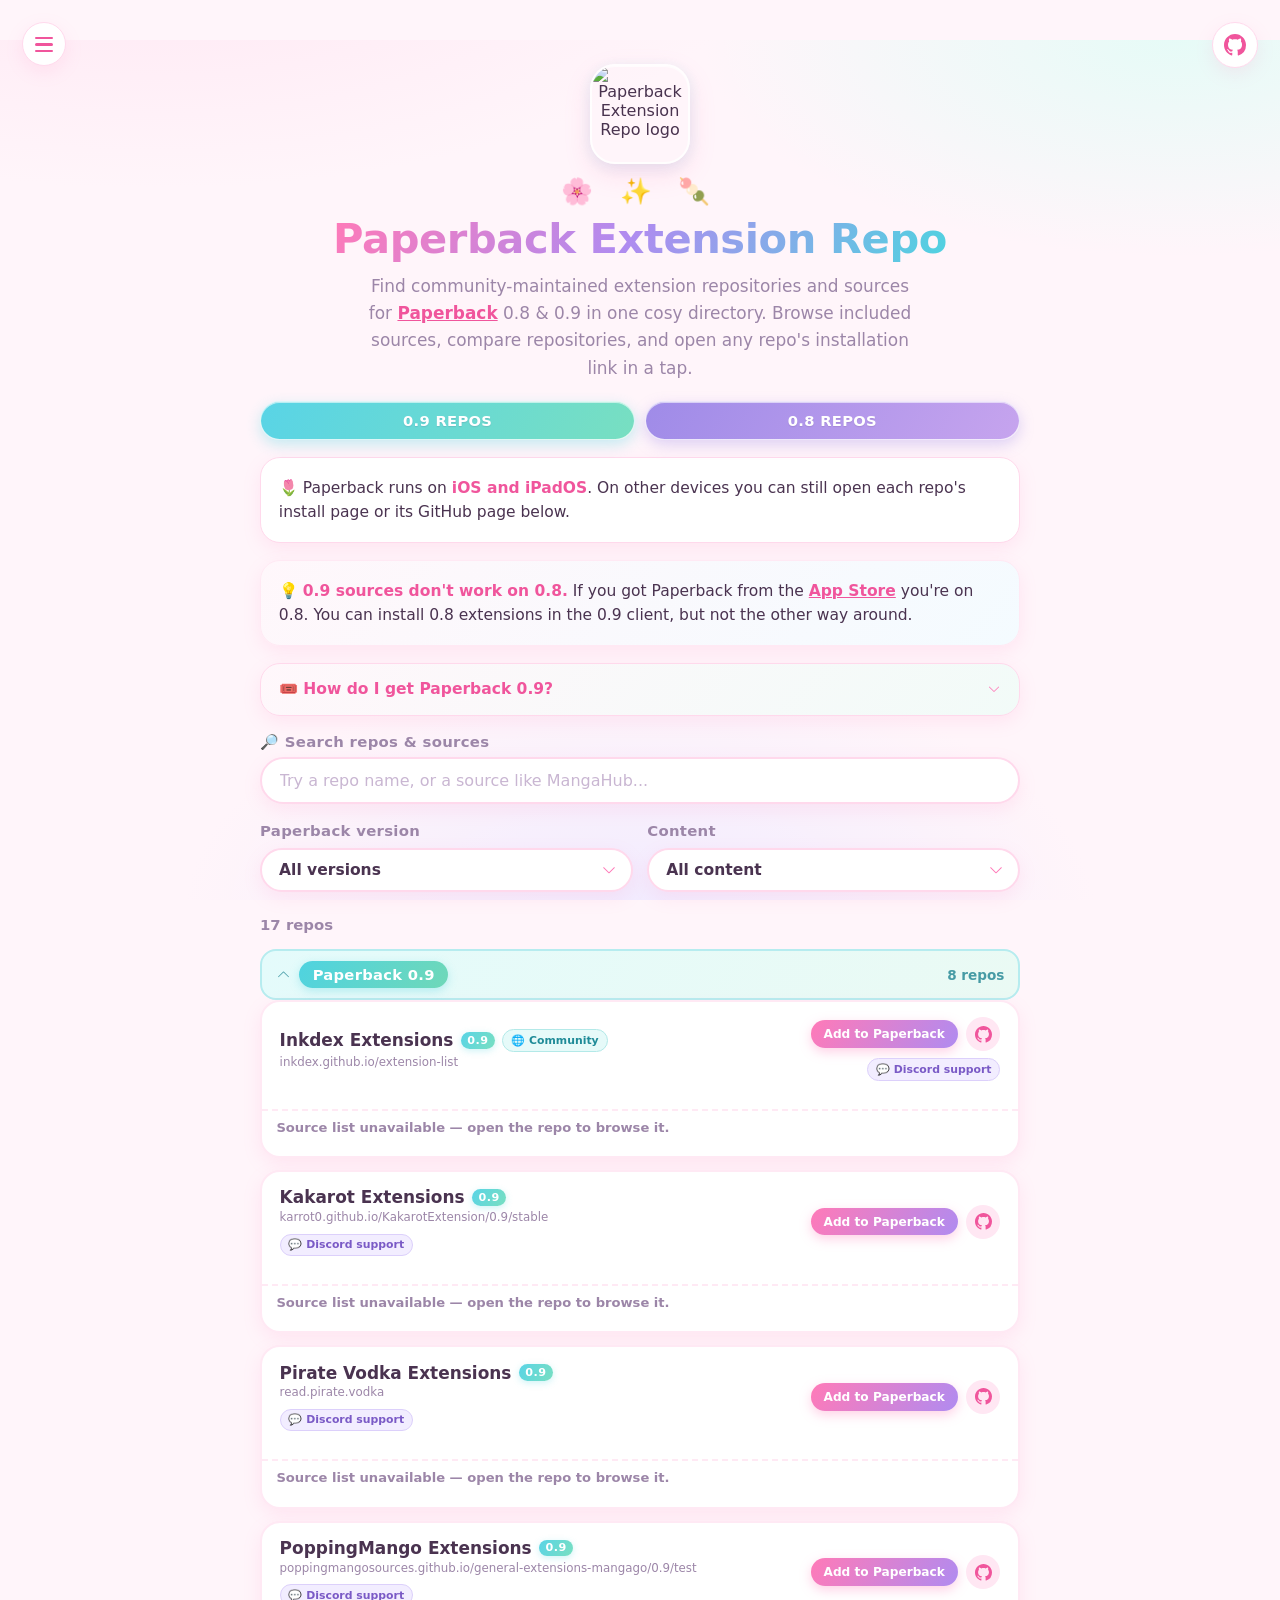
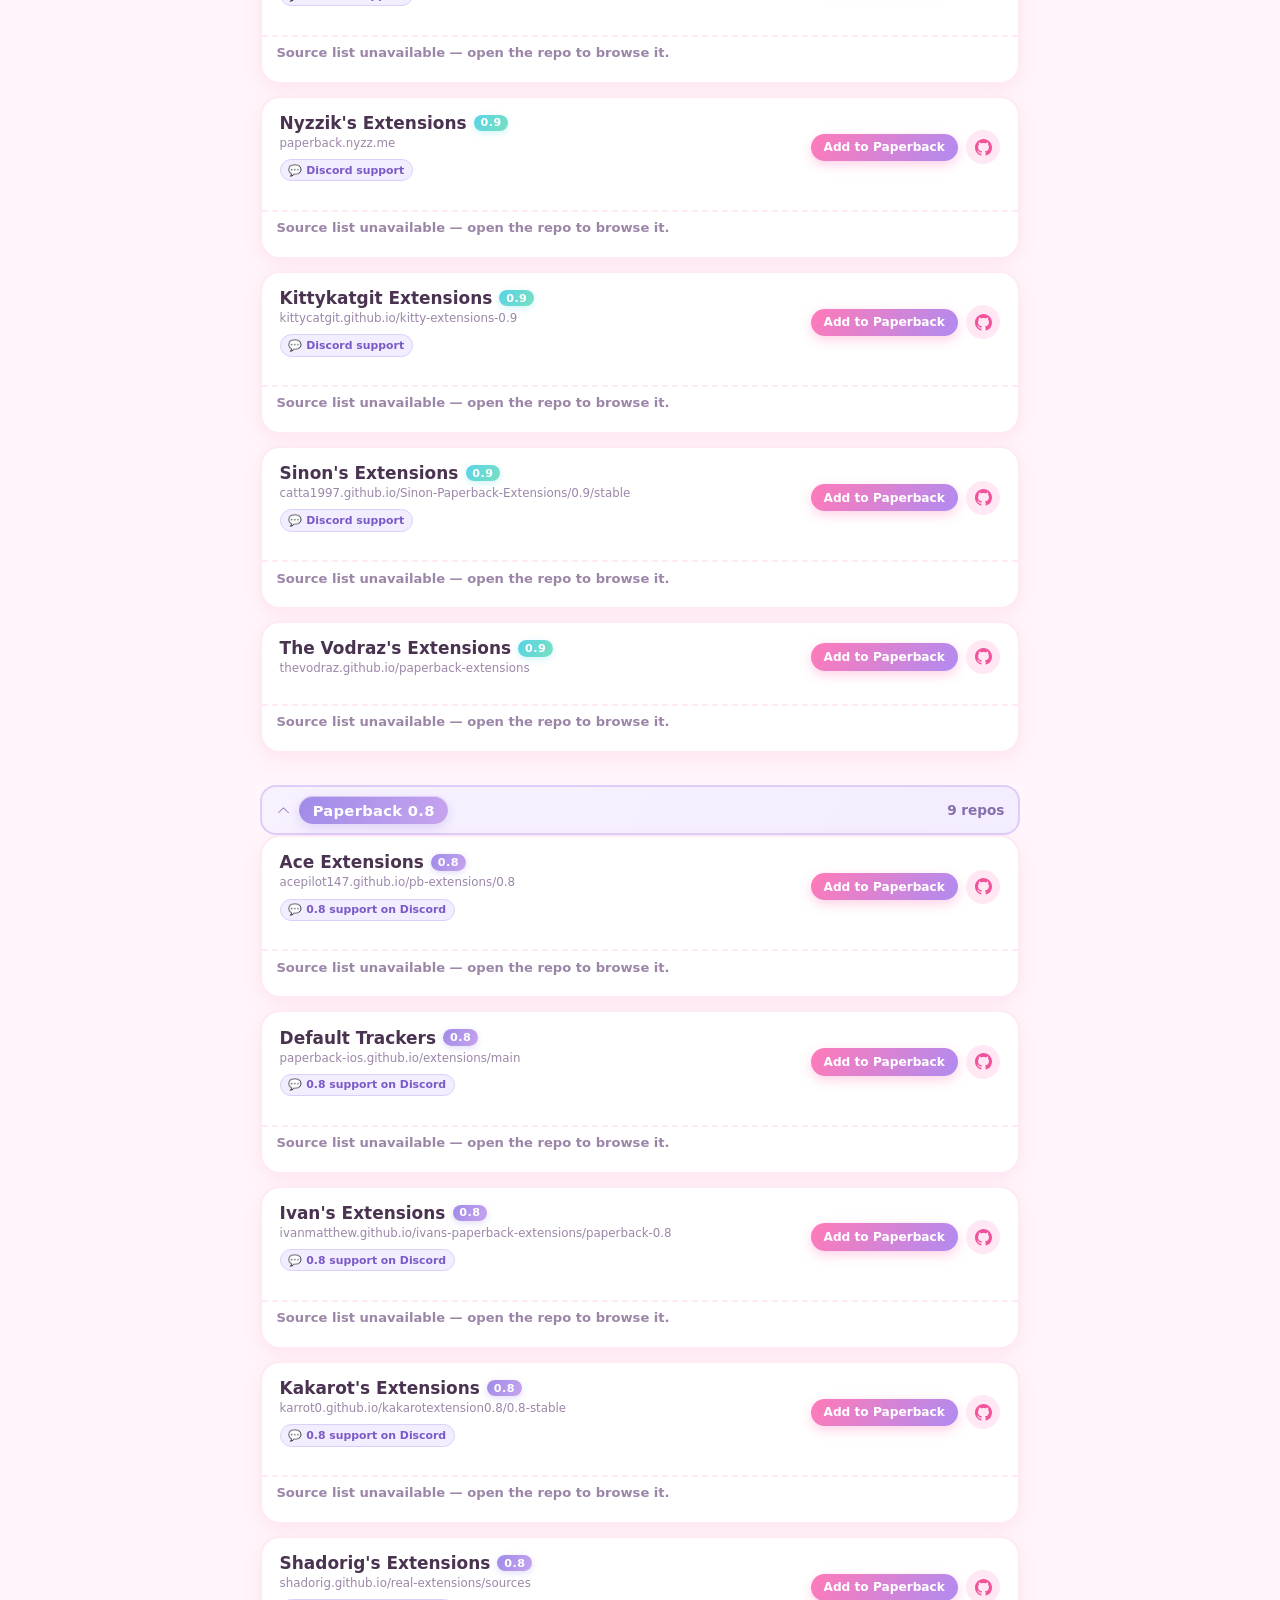
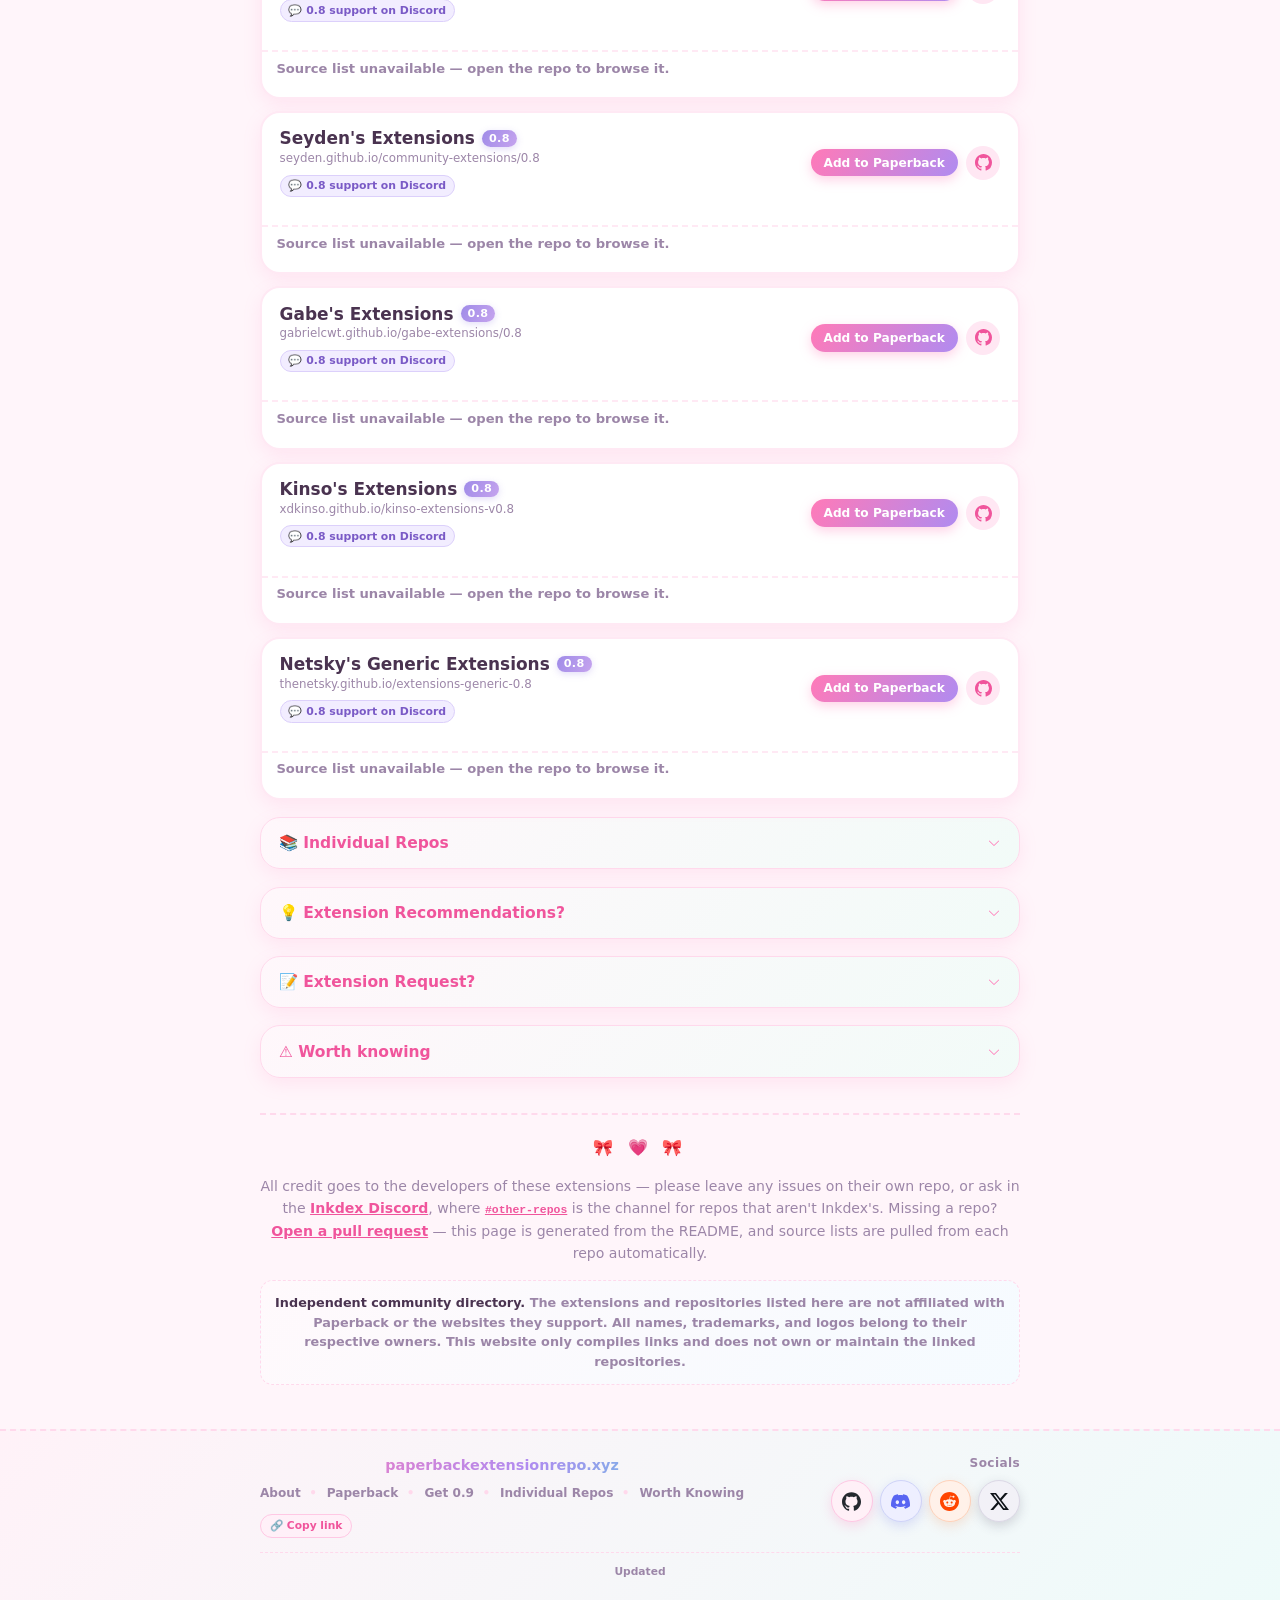
==== public/index.html @ adf97f78 "Improve static SEO headings and repository navigation" ====
<!doctype html>
<html lang="en">
	<head>
		<meta charset="UTF-8" />
		<meta name="viewport" content="width=device-width,initial-scale=1" />
		<meta http-equiv="X-UA-Compatible" content="IE=edge" />
		<meta name="color-scheme" content="light" />
		<meta name="theme-color" content="#fff5fa" />
		<!-- Google Search Console ownership verification — keep this, Google re-checks it -->
		<meta
			name="google-site-verification"
			content="cU32Pefl4WEOrMS_pJav0eeqbButnG6SKk2xmaxDGzI"
		/>
		<meta
			name="description"
			content="Browse community-maintained Paperback extension repositories and sources for versions 0.9 and 0.8, with install links and GitHub pages."
		/>
		<title>Paperback Extension Repo</title>
		<link
			rel="canonical"
			href="https://paperbackextensionrepo.xyz/"
		/>
		<meta property="og:title" content="Paperback Extension Repo" />
		<meta
			property="og:description"
			content="Browse community-maintained Paperback extension repositories and sources for versions 0.9 and 0.8, with install links and GitHub pages."
		/>
		<meta
			property="og:url"
			content="https://paperbackextensionrepo.xyz/"
		/>
		<meta property="og:type" content="website" />
		<meta
			property="og:image"
			content="https://cdn.jsdelivr.net/gh/PaperbackExtensionRepo/Paperback-Extension-Repo-Compilation-List@main/media/banner.svg"
		/>
		<link rel="icon" href="/favicon.ico" sizes="32x32" />
		<link rel="icon" href="favicon.svg" type="image/svg+xml" />
		<link rel="apple-touch-icon" href="/apple-touch-icon.png" />
		<link rel="preload" href="/fonts/quicksand-latin.woff2" as="font" type="font/woff2" crossorigin />
		<link rel="stylesheet" href="styles.css?v=ba04880c5b" />
		<script type="application/ld+json">
			{
				"@context": "https://schema.org",
				"@graph": [
					{
						"@type": "WebSite",
						"@id": "https://paperbackextensionrepo.xyz/#website",
						"url": "https://paperbackextensionrepo.xyz/",
						"name": "Paperback Extension Repo",
						"description": "A directory of community-maintained extension repositories for the Paperback reading app, covering Paperback 0.9 and 0.8.",
						"inLanguage": "en"
					},
					{
						"@type": "CollectionPage",
						"@id": "https://paperbackextensionrepo.xyz/#directory",
						"url": "https://paperbackextensionrepo.xyz/",
						"name": "Paperback Extension Repo",
						"isPartOf": { "@id": "https://paperbackextensionrepo.xyz/#website" },
						"about": {
							"@type": "SoftwareApplication",
							"name": "Paperback",
							"applicationCategory": "BookApplication",
							"operatingSystem": "iOS, iPadOS",
							"url": "https://paperback.moe"
						}
					}
				]
			}
		</script>
	</head>
	<body>
		<button
			type="button"
			class="drawer-toggle"
			aria-controls="site-drawer"
			aria-expanded="false"
			aria-label="Open menu"
		>
			<span class="drawer-bars" aria-hidden="true"><i></i><i></i><i></i></span>
		</button>
		<div class="drawer-veil" hidden></div>
		<aside id="site-drawer" class="drawer" hidden aria-label="Site menu">
			<div class="drawer-head">
				<span class="drawer-title">Paperback Extension Repo</span>
				<button type="button" class="drawer-close" aria-label="Close menu">✕</button>
			</div>
			<nav class="drawer-nav">
				<a class="drawer-item is-current" href="/" aria-current="page"><span class="drawer-icon" aria-hidden="true">🏠</span>Main Index</a>
				<a class="drawer-item" href="/about/"><span class="drawer-icon" aria-hidden="true">🌸</span>About</a>
				<a class="drawer-item" href="/paperback/"><span class="drawer-icon" aria-hidden="true">📖</span>What is Paperback?</a>
				<a class="drawer-item" href="/paperback-0-9/"><span class="drawer-icon" aria-hidden="true">🎟️</span>Get Paperback 0.9</a>
				<a class="drawer-item" href="/app-store/"><span class="drawer-icon" aria-hidden="true">🍎</span>App Store</a>
				<a class="drawer-item" href="/therobbiedavis/paperback-extension-repo/"><span class="drawer-icon" aria-hidden="true">⚠️</span>Worth Knowing</a>
				<p class="drawer-heading">Sections</p>
				<a class="drawer-item" href="#version-0-9"><span class="drawer-icon" aria-hidden="true">💠</span>Paperback 0.9 Repos</a>
				<a class="drawer-item" href="#version-0-8"><span class="drawer-icon" aria-hidden="true">🔮</span>Paperback 0.8 Repos</a>
				<a class="drawer-item" href="#individual-repos"><span class="drawer-icon" aria-hidden="true">📚</span>Individual Repos</a>
				<p class="drawer-heading">Socials</p>
				<a class="drawer-item" href="https://github.com/PaperbackExtensionRepo/Paperback-Extension-Repo-Compilation-List" target="_blank" rel="noopener"><span class="drawer-icon brand-gh"><svg viewBox="0 0 24 24" aria-hidden="true"><path d="M12 .297c-6.63 0-12 5.373-12 12 0 5.303 3.438 9.8 8.205 11.385.6.113.82-.258.82-.577 0-.285-.01-1.04-.015-2.04-3.338.724-4.042-1.61-4.042-1.61C4.422 18.07 3.633 17.7 3.633 17.7c-1.087-.744.084-.729.084-.729 1.205.084 1.838 1.236 1.838 1.236 1.07 1.835 2.809 1.305 3.495.998.108-.776.417-1.305.76-1.605-2.665-.3-5.466-1.332-5.466-5.93 0-1.31.465-2.38 1.235-3.22-.135-.303-.54-1.523.105-3.176 0 0 1.005-.322 3.3 1.23.96-.267 1.98-.399 3-.405 1.02.006 2.04.138 3 .405 2.28-1.552 3.285-1.23 3.285-1.23.645 1.653.24 2.873.12 3.176.765.84 1.23 1.91 1.23 3.22 0 4.61-2.805 5.625-5.475 5.92.42.36.81 1.096.81 2.22 0 1.606-.015 2.896-.015 3.286 0 .315.21.69.825.57C20.565 22.092 24 17.592 24 12.297c0-6.627-5.373-12-12-12"/></svg></span>GitHub</a>
				<a class="drawer-item" href="https://discord.paperback.moe/" target="_blank" rel="noopener"><span class="drawer-icon brand-dc"><svg viewBox="0 0 24 24" aria-hidden="true"><path d="M20.317 4.3698a19.7913 19.7913 0 00-4.8851-1.5152.0741.0741 0 00-.0785.0371c-.211.3753-.4447.8648-.6083 1.2495-1.8447-.2762-3.68-.2762-5.4868 0-.1636-.3933-.4058-.8742-.6177-1.2495a.077.077 0 00-.0785-.037 19.7363 19.7363 0 00-4.8852 1.515.0699.0699 0 00-.0321.0277C.5334 9.0458-.319 13.5799.0992 18.0578a.0824.0824 0 00.0312.0561c2.0528 1.5076 4.0413 2.4228 5.9929 3.0294a.0777.0777 0 00.0842-.0276c.4616-.6304.8731-1.2952 1.226-1.9942a.076.076 0 00-.0416-.1057c-.6528-.2476-1.2743-.5495-1.8722-.8923a.077.077 0 01-.0076-.1277c.1258-.0943.2517-.1923.3718-.2914a.0743.0743 0 01.0776-.0105c3.9278 1.7933 8.18 1.7933 12.0614 0a.0739.0739 0 01.0785.0095c.1202.099.246.1981.3728.2924a.077.077 0 01-.0066.1276 12.2986 12.2986 0 01-1.873.8914.0766.0766 0 00-.0407.1067c.3604.6987.7719 1.3636 1.225 1.9932a.076.076 0 00.0842.0286c1.961-.6067 3.9495-1.5219 6.0023-3.0294a.077.077 0 00.0313-.0552c.5004-5.177-.8382-9.6739-3.5485-13.6604a.061.061 0 00-.0312-.0286zM8.02 15.3312c-1.1825 0-2.1569-1.0857-2.1569-2.419 0-1.3332.9555-2.4189 2.157-2.4189 1.2108 0 2.1757 1.0952 2.1568 2.419 0 1.3332-.9555 2.4189-2.1569 2.4189zm7.9748 0c-1.1825 0-2.1569-1.0857-2.1569-2.419 0-1.3332.9554-2.4189 2.1569-2.4189 1.2108 0 2.1757 1.0952 2.1568 2.419 0 1.3332-.946 2.4189-2.1568 2.4189Z"/></svg></span>Discord</a>
				<a class="drawer-item" href="https://www.reddit.com/r/Paperback" target="_blank" rel="noopener"><span class="drawer-icon brand-rd"><svg viewBox="0 0 24 24" aria-hidden="true"><path d="M12 0C5.373 0 0 5.373 0 12s5.373 12 12 12 12-5.373 12-12S18.627 0 12 0zm5.01 4.744c.688 0 1.25.561 1.25 1.249a1.25 1.25 0 01-2.498.056l-2.597-.547-.8 3.747c1.824.07 3.48.632 4.674 1.488.308-.309.73-.491 1.207-.491.968 0 1.754.786 1.754 1.754 0 .716-.435 1.333-1.01 1.614a3.111 3.111 0 01.042.52c0 2.694-3.13 4.87-6.991 4.87-3.86 0-6.99-2.176-6.99-4.87 0-.183.015-.366.043-.534A1.748 1.748 0 014.028 12c0-.968.786-1.754 1.754-1.754.463 0 .898.196 1.207.49 1.207-.883 2.878-1.43 4.744-1.487l.885-4.182a.342.342 0 01.14-.197.35.35 0 01.238-.042l2.906.617a1.214 1.214 0 011.108-.701zM9.25 12C8.561 12 8 12.562 8 13.25c0 .687.561 1.248 1.25 1.248.687 0 1.248-.561 1.248-1.249 0-.688-.561-1.249-1.249-1.249zm5.5 0c-.687 0-1.248.561-1.248 1.25 0 .687.561 1.248 1.249 1.248.688 0 1.249-.561 1.249-1.249 0-.687-.562-1.249-1.25-1.249zm-5.466 3.99a.327.327 0 00-.231.094.33.33 0 000 .463c.842.842 2.484.913 2.961.913.477 0 2.105-.056 2.961-.913a.361.361 0 00.029-.463.33.33 0 00-.464 0c-.547.533-1.684.73-2.512.73-.828 0-1.979-.196-2.512-.73a.326.326 0 00-.232-.095z"/></svg></span>Reddit</a>
				<a class="drawer-item" href="https://twitter.com/paperbackios" target="_blank" rel="noopener"><span class="drawer-icon brand-x"><svg viewBox="0 0 24 24" aria-hidden="true"><path d="M18.901 1.153h3.68l-8.04 9.19L24 22.846h-7.406l-5.8-7.584-6.638 7.584H.474l8.6-9.83L0 1.154h7.594l5.243 6.932ZM17.61 20.644h2.039L6.486 3.24H4.298Z"/></svg></span>X</a>
			</nav>
		</aside>
		<a
			href="https://github.com/PaperbackExtensionRepo/Paperback-Extension-Repo-Compilation-List"
			id="github-link"
			target="_blank"
			rel="noopener"
			aria-label="GitHub Repository"
		>
			<svg viewBox="0 0 16 16" aria-hidden="true">
				<path
					d="M8 0C3.58 0 0 3.58 0 8c0 3.54 2.29 6.53 5.47 7.59.4.07.55-.17.55-.38
					0-.19-.01-.82-.01-1.49-2.01.37-2.53-.49-2.69-.94-.09-.23-.48-.94-.82-1.13-.28-.15-.68-.52
					-.01-.53.63-.01 1.08.58 1.23.82.72 1.21 1.87.87 2.33.66.07-.52.28-.87.51-1.07-1.78-.2
					-3.64-.89-3.64-3.95 0-.87.31-1.59.82-2.15-.08-.2-.36-1.02.08-2.12 0 0 .67-.21 2.2.82.64
					-.18 1.32-.27 2-.27.68 0 1.36.09 2 .27 1.53-1.04 2.2-.82 2.2-.82.44 1.1.16 1.92.08
					2.12.51.56.82 1.27.82 2.15 0 3.07-1.87 3.75-3.65 3.95.29.25.54.73.54 1.48 0 1.07-.01
					1.93-.01 2.19 0 .21.15.46.55.38A8.013 8.013 0 0 0 16 8c0-4.42-3.58-8-8-8z"
				/>
			</svg>
		</a>
		<header id="top">
			<img class="site-logo" src="/favicon.svg" alt="Paperback Extension Repo logo" width="96" height="96" />
			<span class="header-sparkle" aria-hidden="true">🌸 ✨ 🍡</span>
			<h1><span class="main-heading">Paperback Extension Repo</span></h1>
			<p class="main-description">
				Find community-maintained extension repositories and sources for
				<a href="https://paperback.moe" target="_blank" rel="noopener"
					>Paperback</a
				>
				0.8 &amp; 0.9 in one cosy directory. Browse included sources, compare
				repositories, and open any repo's installation link in a tap.
			</p>
		</header>
		<main>
			<nav class="jump-chips" aria-label="Jump to a Paperback version">
				<a class="jump-chip jump-09" href="#version-0-9" data-version="0.9"
					>0.9 REPOS</a
				>
				<a class="jump-chip jump-08" href="#version-0-8" data-version="0.8"
					>0.8 REPOS</a
				>
			</nav>
			<div class="note" id="apple-note">
				<p>
					🌷 Install Paperback, tap <b>Add to Paperback</b> on a repo, then
					tap the same button again on the page that opens.
				</p>
			</div>
			<div class="note" id="non-apple-note" style="display: none">
				<p>
					🌷 Paperback runs on <b>iOS and iPadOS</b>. On other devices you
					can still open each repo's install page or its GitHub page below.
				</p>
			</div>
			<div class="note note-compat">
				<p>
					💡 <b>0.9 sources don't work on 0.8.</b> If you got Paperback from
					the
					<a
						href="/app-store/"
						>App Store</a
					>
					you're on 0.8. You can install 0.8 extensions in the 0.9 client,
					but not the other way around.
				</p>
			</div>
			<details class="note note-how">
				<summary>
					<span>🎟️ How do I get Paperback 0.9?</span>
					<svg class="summary-chevron" viewBox="0 0 1024 1024" aria-hidden="true">
						<path
							fill="currentColor"
							d="M831.872 340.864 512 652.672 192.128 340.864a30.592 30.592 0 0 0-42.752 0 29.12 29.12 0 0 0 0 41.6L489.664 714.24a32 32 0 0 0 44.672 0l340.288-331.712a29.12 29.12 0 0 0 0-41.728 30.592 30.592 0 0 0-42.752 0z"
						></path>
					</svg>
				</summary>
				<div class="how-body">
					<p>
						0.9 is invite-only through TestFlight for now. To request an
						invite:
					</p>
					<ol>
						<li>
							Join the official
							<a
								href="https://discord.paperback.moe/"
								target="_blank"
								rel="noopener"
								>Paperback Discord</a
							>.
						</li>
						<li>
							Become an active
							<a
								href="https://www.patreon.com/FaizanDurrani"
								target="_blank"
								rel="noopener"
								>Patreon supporter</a
							>
							<b>or</b> a Discord server booster.
						</li>
						<li>
							Link your Discord account in your
							<a
								href="https://www.patreon.com/settings/apps"
								target="_blank"
								rel="noopener"
								>Patreon app settings</a
							>.
						</li>
						<li>
							Hit <b>Request TestFlight invitation</b> in the
							<code>📨・testflight</code> channel.
						</li>
					</ol>
					<p class="how-foot">
						Your email stays private. Rather watch someone do it?
						<a
							href="https://youtu.be/JlawdANWYtw"
							target="_blank"
							rel="noopener"
							>Here's a video walkthrough</a
						>
						of the whole TestFlight request. Not fussed about any of that? A
						public App Store release for 0.9 is planned, so you can simply
						wait. 🌷
					</p>
					<p>
						<a href="/paperback-0-9/">Open the dedicated Paperback 0.9 guide</a>.
					</p>
				</div>
			</details>
			<div id="filter-container">
				<div class="filter-group">
					<h2 class="filter-heading">
						<label for="repo-search" class="filter-label"
							>🔎 Search repos &amp; sources</label
						>
					</h2>
					<input
						type="text"
						id="repo-search"
						placeholder="Try a repo name, or a source like MangaHub..."
						autocomplete="off"
					/>
				</div>
				<div id="filter-menus-row">
					<div class="filter-group">
						<label for="version-select" class="filter-label"
							>Paperback version</label
						>
						<div class="select-wrapper">
							<select id="version-select">
								<option value="">All versions</option>
								<option value="0.9">0.9 only</option>
								<option value="0.8">0.8 only</option>
							</select>
							<svg
								class="select-chevron"
								viewBox="0 0 1024 1024"
								aria-hidden="true"
							>
								<path
									fill="currentColor"
									d="M831.872 340.864 512 652.672 192.128 340.864a30.592 30.592 0 0 0-42.752 0 29.12 29.12 0 0 0 0 41.6L489.664 714.24a32 32 0 0 0 44.672 0l340.288-331.712a29.12 29.12 0 0 0 0-41.728 30.592 30.592 0 0 0-42.752 0z"
								></path>
							</svg>
						</div>
					</div>
					<div class="filter-group">
						<label for="category-select" class="filter-label"
							>Content</label
						>
						<div class="select-wrapper">
							<select id="category-select">
								<option value="">All content</option>
							</select>
							<svg
								class="select-chevron"
								viewBox="0 0 1024 1024"
								aria-hidden="true"
							>
								<path
									fill="currentColor"
									d="M831.872 340.864 512 652.672 192.128 340.864a30.592 30.592 0 0 0-42.752 0 29.12 29.12 0 0 0 0 41.6L489.664 714.24a32 32 0 0 0 44.672 0l340.288-331.712a29.12 29.12 0 0 0 0-41.728 30.592 30.592 0 0 0-42.752 0z"
								></path>
							</svg>
						</div>
					</div>
				</div>
			</div>
			<noscript>
				You need JavaScript enabled to browse and filter the repo list. You
				can also read it on
				<a
					href="https://github.com/PaperbackExtensionRepo/Paperback-Extension-Repo-Compilation-List"
					>GitHub</a
				>.
			</noscript>
			<div class="list-meta">
				<span class="total-count" id="total-count"></span>
			</div>
			<div id="repo-list"></div>
			<details class="note note-how note-individual" id="individual-repos">
				<summary>
					<span>📚 Individual Repos</span>
					<svg class="summary-chevron" viewBox="0 0 1024 1024" aria-hidden="true">
						<path
							fill="currentColor"
							d="M831.872 340.864 512 652.672 192.128 340.864a30.592 30.592 0 0 0-42.752 0 29.12 29.12 0 0 0 0 41.6L489.664 714.24a32 32 0 0 0 44.672 0l340.288-331.712a29.12 29.12 0 0 0 0-41.728 30.592 30.592 0 0 0-42.752 0z"
						></path>
					</svg>
				</summary>
				<div class="how-body">
					<p class="individual-repo-intro">
						Open a dedicated page for each repository and its included sources.
					</p>
					<ul class="individual-repo-list" id="individual-repo-list">
						<!-- individual-repo-links:start -->
					<li>
						<a href="/repos/inkdex-extensions-0-9/">
							<span>Inkdex Extensions</span>
							<span class="individual-repo-version">Paperback 0.9</span>
						</a>
					</li>
					<li>
						<a href="/repos/kakarot-extensions-0-9/">
							<span>Kakarot Extensions</span>
							<span class="individual-repo-version">Paperback 0.9</span>
						</a>
					</li>
					<li>
						<a href="/repos/pirate-vodka-extensions-0-9/">
							<span>Pirate Vodka Extensions</span>
							<span class="individual-repo-version">Paperback 0.9</span>
						</a>
					</li>
					<li>
						<a href="/repos/poppingmango-extensions-0-9/">
							<span>PoppingMango Extensions</span>
							<span class="individual-repo-version">Paperback 0.9</span>
						</a>
					</li>
					<li>
						<a href="/repos/nyzziks-extensions-0-9/">
							<span>Nyzzik&#39;s Extensions</span>
							<span class="individual-repo-version">Paperback 0.9</span>
						</a>
					</li>
					<li>
						<a href="/repos/kittykatgit-extensions-0-9/">
							<span>Kittykatgit Extensions</span>
							<span class="individual-repo-version">Paperback 0.9</span>
						</a>
					</li>
					<li>
						<a href="/repos/sinons-extensions-0-9/">
							<span>Sinon&#39;s Extensions</span>
							<span class="individual-repo-version">Paperback 0.9</span>
						</a>
					</li>
					<li>
						<a href="/repos/the-vodrazs-extensions-0-9/">
							<span>The Vodraz&#39;s Extensions</span>
							<span class="individual-repo-version">Paperback 0.9</span>
						</a>
					</li>
					<li>
						<a href="/repos/ace-extensions-0-8/">
							<span>Ace Extensions</span>
							<span class="individual-repo-version">Paperback 0.8</span>
						</a>
					</li>
					<li>
						<a href="/repos/default-trackers-0-8/">
							<span>Default Trackers</span>
							<span class="individual-repo-version">Paperback 0.8</span>
						</a>
					</li>
					<li>
						<a href="/repos/ivans-extensions-0-8/">
							<span>Ivan&#39;s Extensions</span>
							<span class="individual-repo-version">Paperback 0.8</span>
						</a>
					</li>
					<li>
						<a href="/repos/kakarots-extensions-0-8/">
							<span>Kakarot&#39;s Extensions</span>
							<span class="individual-repo-version">Paperback 0.8</span>
						</a>
					</li>
					<li>
						<a href="/repos/shadorigs-extensions-0-8/">
							<span>Shadorig&#39;s Extensions</span>
							<span class="individual-repo-version">Paperback 0.8</span>
						</a>
					</li>
					<li>
						<a href="/repos/seydens-extensions-0-8/">
							<span>Seyden&#39;s Extensions</span>
							<span class="individual-repo-version">Paperback 0.8</span>
						</a>
					</li>
					<li>
						<a href="/repos/gabes-extensions-0-8/">
							<span>Gabe&#39;s Extensions</span>
							<span class="individual-repo-version">Paperback 0.8</span>
						</a>
					</li>
					<li>
						<a href="/repos/kinsos-extensions-0-8/">
							<span>Kinso&#39;s Extensions</span>
							<span class="individual-repo-version">Paperback 0.8</span>
						</a>
					</li>
					<li>
						<a href="/repos/netskys-generic-extensions-0-8/">
							<span>Netsky&#39;s Generic Extensions</span>
							<span class="individual-repo-version">Paperback 0.8</span>
						</a>
					</li>
						<!-- individual-repo-links:end -->
					</ul>
				</div>
			</details>
			<details class="note note-how">
				<summary>
					<span>💡 Extension Recommendations?</span>
					<svg class="summary-chevron" viewBox="0 0 1024 1024" aria-hidden="true">
						<path
							fill="currentColor"
							d="M831.872 340.864 512 652.672 192.128 340.864a30.592 30.592 0 0 0-42.752 0 29.12 29.12 0 0 0 0 41.6L489.664 714.24a32 32 0 0 0 44.672 0l340.288-331.712a29.12 29.12 0 0 0 0-41.728 30.592 30.592 0 0 0-42.752 0z"
						></path>
					</svg>
				</summary>
				<div class="how-body">
					<p>
						Extension recommendations are highly subjective, so there is rarely
						one perfect answer. For broader directories and different approaches
						to comparing websites, try
						<a href="https://everythingmoe.com/" target="_blank" rel="noopener">EverythingMoe</a>
						or
						<a href="https://wotaku.wiki/websites" target="_blank" rel="noopener">Wotaku's website list</a>.
					</p>
				</div>
			</details>
			<details class="note note-how">
				<summary>
					<span>📝 Extension Request?</span>
					<svg class="summary-chevron" viewBox="0 0 1024 1024" aria-hidden="true">
						<path
							fill="currentColor"
							d="M831.872 340.864 512 652.672 192.128 340.864a30.592 30.592 0 0 0-42.752 0 29.12 29.12 0 0 0 0 41.6L489.664 714.24a32 32 0 0 0 44.672 0l340.288-331.712a29.12 29.12 0 0 0 0-41.728 30.592 30.592 0 0 0-42.752 0z"
						></path>
					</svg>
				</summary>
				<div class="how-body">
					<p>
						Submit requests with the <code>/request-extension</code>
						<a href="https://support-apps.discord.com/hc/en-us/articles/26501837786775-Slash-Commands-FAQ" target="_blank" rel="noopener">slash command</a>
						in the <a href="https://discord.gg/inkdex" target="_blank" rel="noopener">Inkdex Discord</a>.
					</p>
					<p>
						The form asks for the website's complete HTTPS URL and a short
						reason explaining why it would make a useful extension.
					</p>
				</div>
			</details>
			<details class="note note-how">
				<summary>
					<span>⚠️ Worth knowing</span>
					<svg class="summary-chevron" viewBox="0 0 1024 1024" aria-hidden="true">
						<path
							fill="currentColor"
							d="M831.872 340.864 512 652.672 192.128 340.864a30.592 30.592 0 0 0-42.752 0 29.12 29.12 0 0 0 0 41.6L489.664 714.24a32 32 0 0 0 44.672 0l340.288-331.712a29.12 29.12 0 0 0 0-41.728 30.592 30.592 0 0 0-42.752 0z"
						></path>
					</svg>
				</summary>
				<div class="how-body">
					<p>
						<a
							href="/therobbiedavis/paperback-extension-repo/"
							>therobbiedavis/paperback-extension-repo</a
						>
						still turns up in searches, but it's built for Paperback 0.6 and
						won't install on 0.8 or 0.9 — skip it.
					</p>
				</div>
			</details>
			<footer>
				<span class="footer-hearts" aria-hidden="true">🎀 💗 🎀</span>
				<p>
					All credit goes to the developers of these extensions — please
					leave any issues on their own repo, or ask in the
					<a href="https://discord.gg/inkdex" target="_blank" rel="noopener"
						>Inkdex Discord</a
					>, where
					<a
						href="https://discord.com/channels/965890377896845352/1367512880228077648"
						target="_blank"
						rel="noopener"
						><code>#other-repos</code></a
					>
					is the channel for repos that aren't Inkdex's. Missing a repo?
					<a
						href="https://github.com/PaperbackExtensionRepo/Paperback-Extension-Repo-Compilation-List"
						target="_blank"
						rel="noopener"
						>Open a pull request</a
					>
					— this page is generated from the README, and source lists are
					pulled from each repo automatically.
				</p>
			</footer>
			<aside class="site-disclaimer">
				<strong>Independent community directory.</strong>
				The extensions and repositories listed here are not affiliated with Paperback or the websites they support.
				All names, trademarks, and logos belong to their respective owners. This website only compiles links and
				does not own or maintain the linked repositories.
			</aside>
		</main>
		<footer
			class="site-bar"
			data-page-url="https://paperbackextensionrepo.xyz/"
			data-page-title="Paperback Extension Repo"
		>
			<div class="site-bar-inner">
				<div class="bar-brand">
					<a class="bar-name" href="#top">paperbackextensionrepo.xyz</a>
					<nav class="bar-links" aria-label="Site pages">
						<a href="/about/">About</a>
						<a href="/paperback/">Paperback</a>
						<a href="/paperback-0-9/">Get 0.9</a>
						<a href="/#individual-repos">Individual Repos</a>
						<a href="/therobbiedavis/paperback-extension-repo/">Worth Knowing</a>
					</nav>
					<div class="bar-actions">
						<button type="button" class="bar-action js-send" hidden>
							<span class="bar-action-label">📤 Share</span>
						</button>
						<button type="button" class="bar-action js-copy">
							<span class="bar-action-label">🔗 Copy link</span>
						</button>
					</div>
				</div>
				<div class="bar-community">
					<span class="bar-label">Socials</span>
					<div class="bar-orbs">
						<a class="orb orb-gh" href="https://github.com/PaperbackExtensionRepo/Paperback-Extension-Repo-Compilation-List" target="_blank" rel="noopener" title="This project on GitHub" aria-label="This project on GitHub"><svg viewBox="0 0 24 24" aria-hidden="true"><path d="M12 .297c-6.63 0-12 5.373-12 12 0 5.303 3.438 9.8 8.205 11.385.6.113.82-.258.82-.577 0-.285-.01-1.04-.015-2.04-3.338.724-4.042-1.61-4.042-1.61C4.422 18.07 3.633 17.7 3.633 17.7c-1.087-.744.084-.729.084-.729 1.205.084 1.838 1.236 1.838 1.236 1.07 1.835 2.809 1.305 3.495.998.108-.776.417-1.305.76-1.605-2.665-.3-5.466-1.332-5.466-5.93 0-1.31.465-2.38 1.235-3.22-.135-.303-.54-1.523.105-3.176 0 0 1.005-.322 3.3 1.23.96-.267 1.98-.399 3-.405 1.02.006 2.04.138 3 .405 2.28-1.552 3.285-1.23 3.285-1.23.645 1.653.24 2.873.12 3.176.765.84 1.23 1.91 1.23 3.22 0 4.61-2.805 5.625-5.475 5.92.42.36.81 1.096.81 2.22 0 1.606-.015 2.896-.015 3.286 0 .315.21.69.825.57C20.565 22.092 24 17.592 24 12.297c0-6.627-5.373-12-12-12"/></svg></a>
						<a class="orb orb-dc" href="https://discord.paperback.moe/" target="_blank" rel="noopener" title="Paperback Discord" aria-label="Paperback Discord"><svg viewBox="0 0 24 24" aria-hidden="true"><path d="M20.317 4.3698a19.7913 19.7913 0 00-4.8851-1.5152.0741.0741 0 00-.0785.0371c-.211.3753-.4447.8648-.6083 1.2495-1.8447-.2762-3.68-.2762-5.4868 0-.1636-.3933-.4058-.8742-.6177-1.2495a.077.077 0 00-.0785-.037 19.7363 19.7363 0 00-4.8852 1.515.0699.0699 0 00-.0321.0277C.5334 9.0458-.319 13.5799.0992 18.0578a.0824.0824 0 00.0312.0561c2.0528 1.5076 4.0413 2.4228 5.9929 3.0294a.0777.0777 0 00.0842-.0276c.4616-.6304.8731-1.2952 1.226-1.9942a.076.076 0 00-.0416-.1057c-.6528-.2476-1.2743-.5495-1.8722-.8923a.077.077 0 01-.0076-.1277c.1258-.0943.2517-.1923.3718-.2914a.0743.0743 0 01.0776-.0105c3.9278 1.7933 8.18 1.7933 12.0614 0a.0739.0739 0 01.0785.0095c.1202.099.246.1981.3728.2924a.077.077 0 01-.0066.1276 12.2986 12.2986 0 01-1.873.8914.0766.0766 0 00-.0407.1067c.3604.6987.7719 1.3636 1.225 1.9932a.076.076 0 00.0842.0286c1.961-.6067 3.9495-1.5219 6.0023-3.0294a.077.077 0 00.0313-.0552c.5004-5.177-.8382-9.6739-3.5485-13.6604a.061.061 0 00-.0312-.0286zM8.02 15.3312c-1.1825 0-2.1569-1.0857-2.1569-2.419 0-1.3332.9555-2.4189 2.157-2.4189 1.2108 0 2.1757 1.0952 2.1568 2.419 0 1.3332-.9555 2.4189-2.1569 2.4189zm7.9748 0c-1.1825 0-2.1569-1.0857-2.1569-2.419 0-1.3332.9554-2.4189 2.1569-2.4189 1.2108 0 2.1757 1.0952 2.1568 2.419 0 1.3332-.946 2.4189-2.1568 2.4189Z"/></svg></a>
						<a class="orb orb-rd" href="https://www.reddit.com/r/Paperback" target="_blank" rel="noopener" title="r/Paperback on Reddit" aria-label="r/Paperback on Reddit"><svg viewBox="0 0 24 24" aria-hidden="true"><path d="M12 0C5.373 0 0 5.373 0 12s5.373 12 12 12 12-5.373 12-12S18.627 0 12 0zm5.01 4.744c.688 0 1.25.561 1.25 1.249a1.25 1.25 0 01-2.498.056l-2.597-.547-.8 3.747c1.824.07 3.48.632 4.674 1.488.308-.309.73-.491 1.207-.491.968 0 1.754.786 1.754 1.754 0 .716-.435 1.333-1.01 1.614a3.111 3.111 0 01.042.52c0 2.694-3.13 4.87-6.991 4.87-3.86 0-6.99-2.176-6.99-4.87 0-.183.015-.366.043-.534A1.748 1.748 0 014.028 12c0-.968.786-1.754 1.754-1.754.463 0 .898.196 1.207.49 1.207-.883 2.878-1.43 4.744-1.487l.885-4.182a.342.342 0 01.14-.197.35.35 0 01.238-.042l2.906.617a1.214 1.214 0 011.108-.701zM9.25 12C8.561 12 8 12.562 8 13.25c0 .687.561 1.248 1.25 1.248.687 0 1.248-.561 1.248-1.249 0-.688-.561-1.249-1.249-1.249zm5.5 0c-.687 0-1.248.561-1.248 1.25 0 .687.561 1.248 1.249 1.248.688 0 1.249-.561 1.249-1.249 0-.687-.562-1.249-1.25-1.249zm-5.466 3.99a.327.327 0 00-.231.094.33.33 0 000 .463c.842.842 2.484.913 2.961.913.477 0 2.105-.056 2.961-.913a.361.361 0 00.029-.463.33.33 0 00-.464 0c-.547.533-1.684.73-2.512.73-.828 0-1.979-.196-2.512-.73a.326.326 0 00-.232-.095z"/></svg></a>
						<a class="orb orb-x" href="https://twitter.com/paperbackios" target="_blank" rel="noopener" title="Paperback on X" aria-label="Paperback on X"><svg viewBox="0 0 24 24" aria-hidden="true"><path d="M18.901 1.153h3.68l-8.04 9.19L24 22.846h-7.406l-5.8-7.584-6.638 7.584H.474l8.6-9.83L0 1.154h7.594l5.243 6.932ZM17.61 20.644h2.039L6.486 3.24H4.298Z"/></svg></a>
					</div>
				</div>
			</div>
			<p class="bar-stamp">
				Updated <!-- last-updated:start --><!-- last-updated:end -->
			</p>
		</footer>
		<script>
			// paperback is ios/ipados only — swap the install note on other platforms
			(function () {
				var ua = navigator.userAgent.toLowerCase();
				var isApple = /iphone|ipad|ipados|macintosh|mac os x/.test(ua);
				if (!isApple) {
					var apple = document.getElementById("apple-note");
					var other = document.getElementById("non-apple-note");
					if (apple) apple.style.display = "none";
					if (other) other.style.display = "";
				}
			})();
		</script>
		<script src="main.js?v=ba04880c5b" defer></script>
		<script src="site.js?v=ba04880c5b" defer></script>
	</body>
</html>
---- public/styles.css ----
/* Paperback Extension Repo — soft kawaii, light only */

/* Self-hosted Quicksand (variable, weights 500-700). Serving it from our own
   origin removes the third-party request and the layout shift its swap caused. */
@font-face {
	font-family: "Quicksand";
	font-style: normal;
	font-weight: 500 700;
	font-display: optional;
	src: url("/fonts/quicksand-latin-ext.woff2") format("woff2");
	unicode-range: U+0100-02BA, U+02BD-02C5, U+02C7-02CC, U+02CE-02D7, U+02DD-02FF, U+0304, U+0308, U+0329, U+1D00-1DBF, U+1E00-1E9F, U+1EF2-1EFF, U+2020, U+20A0-20AB, U+20AD-20C0, U+2113, U+2C60-2C7F, U+A720-A7FF;
}

@font-face {
	font-family: "Quicksand";
	font-style: normal;
	font-weight: 500 700;
	font-display: optional;
	src: url("/fonts/quicksand-latin.woff2") format("woff2");
	unicode-range: U+0000-00FF, U+0131, U+0152-0153, U+02BB-02BC, U+02C6, U+02DA, U+02DC, U+0304, U+0308, U+0329, U+2000-206F, U+20AC, U+2122, U+2191, U+2193, U+2212, U+2215, U+FEFF, U+FFFD;
}

:root {
	--bg: #fff5fa;
	--bg-blush: #ffe7f3;
	--bg-mint: #e6fbf7;
	--bg-lilac: #f1ebff;
	--card: #ffffff;
	--fg: #4a3350;
	--gray: #9c86a8;
	--border: #ffd9ec;
	--border-soft: #ffe9f4;
	--pink: #ff7ab8;
	--pink-deep: #f0559c;
	--cyan: #4fd3e0;
	--lilac: #b08bf0;
	--mint: #6fd8b8;
	--shadow: 0 6px 18px rgba(255, 122, 184, 0.13);
	--shadow-hover: 0 10px 26px rgba(255, 122, 184, 0.22);
	--radius: 1.25rem;
}

/* force light: the page is intentionally single-theme */
html {
	color-scheme: light;
	font-family:
		"Quicksand", "Nunito", system-ui, "Segoe UI", "Helvetica Neue", Arial,
		sans-serif;
	background: var(--bg);
	color: var(--fg);
	overflow-y: scroll;
	scroll-behavior: smooth;
}

body {
	margin: 0;
	padding: 0;
	color: var(--fg);
	scrollbar-gutter: stable;
	background:
		radial-gradient(1000px 420px at 12% -8%, var(--bg-blush) 0%, transparent 62%),
		radial-gradient(820px 380px at 92% 4%, var(--bg-mint) 0%, transparent 58%),
		radial-gradient(760px 420px at 50% 102%, var(--bg-lilac) 0%, transparent 60%),
		var(--bg);
	background-attachment: fixed;
}

@media (prefers-reduced-motion: reduce) {
	html {
		scroll-behavior: auto;
	}
	* {
		animation: none !important;
		transition: none !important;
	}
}

/* ------------------------------------------------------------- header --- */

header {
	max-width: 760px;
	margin: 2.5rem auto 1.2em auto;
	padding: 1.5rem 1.5rem 0 1.5rem;
	text-align: center;
}

.site-logo {
	display: block;
	width: 96px;
	height: 96px;
	margin: 0 auto 0.75em;
	border: 2px solid rgba(255, 255, 255, 0.86);
	border-radius: 25px;
	box-shadow:
		0 10px 26px rgba(255, 122, 184, 0.2),
		0 4px 14px rgba(79, 211, 224, 0.18),
		inset 0 1px 0 rgba(255, 255, 255, 0.7);
	filter: saturate(0.96);
}

.header-sparkle {
	font-size: 1.6em;
	letter-spacing: 0.35em;
	margin-bottom: 0.35em;
	display: block;
	animation: float 4s ease-in-out infinite;
}

@keyframes float {
	0%,
	100% {
		transform: translateY(0);
	}
	50% {
		transform: translateY(-5px);
	}
}

header > h1 {
	font-size: 2.6em;
	font-weight: 700;
	margin: 0 0 0.25em 0;
	letter-spacing: -0.01em;
	line-height: 1.15;
}

.main-heading {
	background: linear-gradient(120deg, #ff7ab8 0%, #b08bf0 48%, #4fd3e0 100%);
	-webkit-background-clip: text;
	background-clip: text;
	color: transparent;
}

.main-description {
	color: var(--gray);
	font-size: 1.06em;
	font-weight: 500;
	margin: 0 auto;
	line-height: 1.6;
	max-width: 560px;
}

.main-description b {
	color: var(--pink-deep);
	font-weight: 700;
}

/* github icon */
#github-link {
	position: fixed;
	top: 1.4rem;
	right: 1.4rem;
	z-index: 100;
	display: flex;
	align-items: center;
	justify-content: center;
	width: 44px;
	height: 44px;
	border-radius: 50%;
	background: var(--card);
	box-shadow: var(--shadow);
	border: 1.5px solid var(--border);
	text-decoration: none;
	transition:
		transform 0.18s ease,
		box-shadow 0.18s ease;
}
#github-link svg {
	width: 22px;
	height: 22px;
	fill: var(--pink-deep);
	display: block;
}
#github-link:hover,
#github-link:focus-visible {
	transform: translateY(-2px) rotate(-6deg);
	box-shadow: var(--shadow-hover);
}
@media (max-width: 640px) {
	#github-link {
		top: 0.7rem;
		right: 0.7rem;
		width: 38px;
		height: 38px;
	}
	#github-link svg {
		width: 19px;
		height: 19px;
	}
}

/* --------------------------------------------------------------- main --- */

main {
	max-width: 760px;
	/* no bottom margin: the footer bar sits directly below and brings its own
	   top padding, so main's old trailing space just left a hole */
	margin: 1rem auto 0 auto;
	padding: 0 1.5rem 0.6rem 1.5rem;
}

/* jump chips — shortcuts to each version section */
.jump-chips {
	display: flex;
	gap: 0.6em;
	margin-bottom: 1.1em;
}

.jump-chip {
	flex: 1 1 0;
	display: flex;
	align-items: center;
	justify-content: center;
	gap: 0.3em;
	text-align: center;
	padding: 0.68em 1em;
	border: 1.5px solid rgba(255, 255, 255, 0.78);
	border-radius: 999px;
	font-size: 0.92em;
	font-weight: 800;
	letter-spacing: 0.02em;
	color: #fff;
	text-decoration: none;
	text-shadow: 0 1px 1px rgba(88, 62, 112, 0.16);
	white-space: nowrap;
	transition:
		transform 0.16s ease,
		box-shadow 0.16s ease,
		filter 0.16s ease;
}
.jump-chip:hover,
.jump-chip:focus-visible {
	transform: translateY(-1px);
	filter: brightness(1.05);
}
.jump-09 {
	background: linear-gradient(120deg, #59d4e6, #78dfc1);
	box-shadow:
		0 5px 14px rgba(79, 211, 224, 0.32),
		inset 0 1px 0 rgba(255, 255, 255, 0.58);
}
.jump-08 {
	background: linear-gradient(120deg, #9f8be8, #c6a4ee);
	box-shadow:
		0 5px 14px rgba(159, 139, 232, 0.34),
		inset 0 1px 0 rgba(255, 255, 255, 0.58);
}

/* so a jumped-to band isn't flush against the top of the viewport */
.group-section {
	scroll-margin-top: 1rem;
}

/* soft note cards */
.note {
	background: var(--card);
	border: 1.5px solid var(--border);
	border-radius: var(--radius);
	padding: 0.15em 1.15em;
	margin-bottom: 1.1em;
	line-height: 1.55;
	box-shadow: var(--shadow);
	font-size: 0.97em;
	font-weight: 500;
}
.note b {
	color: var(--pink-deep);
	font-weight: 700;
}
.note-compat {
	background: linear-gradient(135deg, #fff7fb, #f4fbff);
	border-color: var(--border-soft);
}
.note-sub {
	border-top: 2px dashed var(--border-soft);
	padding-top: 0.9em;
	font-size: 0.95em;
}

/* "how do I get 0.9" expander */
.note-how {
	padding: 0;
	overflow: hidden;
	background: linear-gradient(135deg, #fff7fb, #f2fbf8);
}
.note-how > summary {
	list-style: none;
	cursor: pointer;
	display: flex;
	align-items: center;
	gap: 0.5em;
	padding: 0.85em 1.15em;
	font-weight: 700;
	color: var(--pink-deep);
	user-select: none;
}
.note-how > summary::-webkit-details-marker {
	display: none;
}
.note-how > summary span {
	flex: 1 1 auto;
}
.note-how > summary:focus-visible {
	outline: 2px solid var(--pink);
	outline-offset: -3px;
	border-radius: var(--radius);
}
.note-how[open] .summary-chevron {
	transform: rotate(180deg);
}

.how-body {
	padding: 0 1.15em 0.4em 1.15em;
	border-top: 2px dashed var(--border-soft);
}
.how-body > p {
	margin: 0.9em 0 0.6em 0;
}
.how-body ol {
	margin: 0;
	padding-left: 1.3em;
}
.how-body li {
	margin-bottom: 0.5em;
	line-height: 1.5;
}
.how-body li::marker {
	color: var(--pink-deep);
	font-weight: 800;
}
.how-foot {
	color: var(--gray);
	font-size: 0.94em;
}
.note code {
	background: var(--bg-blush);
	border: 1px solid var(--border);
	border-radius: 8px;
	padding: 0.15em 0.45em;
	font-size: 0.94em;
}

/* ------------------------------------------------------------ filters --- */

#filter-container {
	display: flex;
	flex-direction: column;
	gap: 1.1em;
	margin-bottom: 1.5em;
}

.filter-label {
	color: var(--gray);
	font-size: 0.93em;
	font-weight: 700;
	letter-spacing: 0.02em;
	margin-bottom: 0.15em;
}

.filter-heading {
	margin: 0;
	padding: 0;
	font: inherit;
	line-height: inherit;
}

.filter-heading .filter-label {
	display: block;
	margin-bottom: 0;
}

.filter-group {
	display: flex;
	flex-direction: column;
	gap: 0.4em;
}

#repo-search {
	width: 100%;
	font-family: inherit;
	font-size: 1em;
	font-weight: 500;
	padding: 0.75em 1.1em;
	border-radius: 999px;
	border: 2px solid var(--border);
	background: var(--card);
	color: var(--fg);
	box-shadow: var(--shadow);
	box-sizing: border-box;
	transition:
		border-color 0.18s,
		box-shadow 0.18s;
}
#repo-search::placeholder {
	color: #c9b6d2;
}
#repo-search:focus {
	outline: none;
	border-color: var(--pink);
	box-shadow: 0 0 0 4px rgba(255, 122, 184, 0.16);
}

#filter-menus-row {
	display: flex;
	flex-direction: row;
	gap: 0.9em;
	width: 100%;
}
#filter-menus-row .filter-group {
	flex: 1 1 0;
	min-width: 0;
}
@media (max-width: 640px) {
	#filter-menus-row {
		flex-direction: column;
	}
}

.select-wrapper {
	position: relative;
	width: 100%;
}

#version-select,
#category-select {
	font-family: inherit;
	font-size: 0.97em;
	font-weight: 600;
	padding: 0.7em 2.4em 0.7em 1.1em;
	border-radius: 999px;
	border: 2px solid var(--border);
	background: var(--card);
	color: var(--fg);
	appearance: none;
	-webkit-appearance: none;
	width: 100%;
	box-sizing: border-box;
	cursor: pointer;
	box-shadow: var(--shadow);
	transition:
		border-color 0.18s,
		box-shadow 0.18s;
}
#version-select:focus,
#category-select:focus {
	outline: none;
	border-color: var(--pink);
	box-shadow: 0 0 0 4px rgba(255, 122, 184, 0.16);
}

.select-chevron {
	position: absolute;
	right: 1em;
	top: 50%;
	transform: translateY(-50%);
	width: 16px;
	height: 16px;
	pointer-events: none;
	color: var(--pink);
}

/* ---------------------------------------------------------- repo list --- */

.list-meta {
	display: flex;
	align-items: baseline;
	gap: 1em;
	margin-bottom: 0.4em;
	min-height: 1.6em;
}

.total-count {
	color: var(--gray);
	font-size: 0.93em;
	font-weight: 700;
	white-space: nowrap;
}

/* version bands — colour-coded to match each card's version badge so 0.9 and
   0.8 are told apart at a glance */
.group-section {
	margin: 2em 0 0.9em 0;
}
.group-section:first-child {
	margin-top: 0.5em;
}

.group-header {
	display: flex;
	align-items: center;
	flex-wrap: wrap;
	gap: 0.55em;
	padding: 0.6em 0.85em;
	border-radius: 1em;
	border: 2px solid transparent;
	/* the band is the collapse control — hide the native disclosure marker */
	list-style: none;
	cursor: pointer;
	user-select: none;
}
.group-header::-webkit-details-marker {
	display: none;
}
.group-header:focus-visible {
	outline: 2px solid var(--pink);
	outline-offset: 2px;
}

/* the section body needs breathing room once the band is a summary */
.group-section > ul {
	margin-top: 0.9em;
}

.group-chevron {
	width: 15px;
	height: 15px;
	flex: 0 0 auto;
	transition: transform 0.22s ease;
	opacity: 0.75;
}
.group-section[open] .group-chevron {
	transform: rotate(180deg);
}

.group-pill {
	display: inline-block;
	margin: 0;
	padding: 0.35em 0.9em;
	border-radius: 999px;
	font-size: 0.92em;
	font-weight: 800;
	letter-spacing: 0.02em;
	color: #fff;
	white-space: nowrap;
	flex: 0 0 auto;
}

.group-count {
	font-size: 0.85em;
	font-weight: 700;
	white-space: nowrap;
	flex: 0 0 auto;
	margin-left: auto;
	opacity: 0.85;
}

/* 0.9 — cyan / mint */
.group-09 {
	background: linear-gradient(120deg, #e4fbfb, #eafaf4);
	border-color: #b6ecef;
}
.group-09 .group-pill {
	background: linear-gradient(120deg, var(--cyan), var(--mint));
	box-shadow: 0 3px 10px rgba(79, 211, 224, 0.35);
}
.group-09 .group-count,
.group-09 .group-chevron {
	color: #2a8b98;
}

/* 0.8 — pastel purple, distinct from the pink install buttons */
.group-08 {
	background: linear-gradient(120deg, #f8f2ff, #f3edff);
	border-color: #decdf8;
}
.group-08 .group-pill {
	background: linear-gradient(120deg, #9f8be8, #c6a4ee);
	box-shadow:
		0 4px 12px rgba(159, 139, 232, 0.3),
		inset 0 1px 0 rgba(255, 255, 255, 0.5);
}
.group-08 .group-count,
.group-08 .group-chevron {
	color: #735a9f;
}

#repo-list ul {
	list-style: none;
	padding: 0;
	margin: 0;
	display: flex;
	flex-direction: column;
	gap: 0.75em;
}

/* repo card */
.repo-card {
	background: var(--card);
	border: 2px solid var(--border-soft);
	border-radius: var(--radius);
	box-shadow: var(--shadow);
	overflow: hidden;
	transition:
		transform 0.18s ease,
		box-shadow 0.18s ease,
		border-color 0.18s ease;
}
.repo-card:hover {
	transform: translateY(-2px);
	box-shadow: var(--shadow-hover);
	border-color: var(--border);
}

.repo-top {
	display: flex;
	align-items: center;
	gap: 0.85em;
	padding: 0.95em 1.1em;
}

.repo-left {
	display: flex;
	flex-direction: column;
	flex: 1 1 auto;
	min-width: 0;
	gap: 0.18em;
}

.repo-title-row {
	display: flex;
	align-items: center;
	gap: 0.45em;
	flex-wrap: wrap;
}

.repo-name {
	font-weight: 700;
	font-size: 1.06em;
	color: var(--fg);
}

.repo-version-badge {
	display: inline-block;
	padding: 0.15em 0.6em;
	border-radius: 999px;
	font-size: 0.7em;
	font-weight: 800;
	letter-spacing: 0.04em;
	color: #fff;
}
.repo-version-09 {
	background: linear-gradient(120deg, #59d4e6, #78dfc1);
	box-shadow: 0 2px 7px rgba(79, 211, 224, 0.28);
}
.repo-version-08 {
	background: linear-gradient(120deg, #9f8be8, #c6a4ee);
	box-shadow: 0 2px 7px rgba(159, 139, 232, 0.3);
}

.repo-url {
	color: var(--gray);
	font-size: 0.74em;
	font-weight: 500;
	word-break: break-all;
}

.repo-actions {
	display: flex;
	flex-direction: column;
	align-items: flex-end;
	gap: 0.45em;
	flex: 0 0 auto;
}

/* Discord tag sitting under the repo url in the left column */
.repo-url-tag {
	display: flex;
	margin-top: 0.4em;
}

.repo-action-row {
	display: flex;
	align-items: center;
	gap: 0.55em;
}

/* quiet tinted tags — they're metadata, so they must not shout over the
   pink "Add to Paperback" call to action sitting next to them */
.repo-community,
.repo-discord-link {
	display: inline-flex;
	align-items: center;
	gap: 0.32em;
	box-sizing: border-box;
	padding: 0.34em 0.72em;
	border: 1.5px solid;
	border-radius: 999px;
	font-size: 0.68em;
	font-weight: 800;
	line-height: 1.2;
	white-space: nowrap;
	text-decoration: none;
	transition:
		transform 0.16s ease,
		background 0.16s ease,
		border-color 0.16s ease;
}

.repo-community {
	background: #e6faf9;
	border-color: #b3e9e8;
	color: #1f8b98;
}

.repo-discord-link {
	background: #f2edff;
	border-color: #dcd0fb;
	color: #7a5ac6;
}

.repo-community:hover,
.repo-community:focus-visible {
	transform: translateY(-1px);
	background: #d7f5f4;
	border-color: #8eddde;
}

.repo-discord-link:hover,
.repo-discord-link:focus-visible {
	transform: translateY(-1px);
	background: #e8dfff;
	border-color: #c6b3f7;
}

/* on a repo's own page these are full actions rather than list metadata, so
   they get the same gradient treatment as the install button */
.detail-actions .repo-community,
.detail-actions .repo-discord-link {
	justify-content: center;
	border-color: transparent;
	color: #fff;
}

.detail-actions .repo-community {
	background: linear-gradient(120deg, var(--cyan) 0%, var(--mint) 100%);
	box-shadow: 0 4px 12px rgba(79, 211, 224, 0.35);
}

.detail-actions .repo-discord-link {
	background: linear-gradient(120deg, #9db2ff 0%, var(--lilac) 100%);
	box-shadow: 0 4px 12px rgba(157, 178, 255, 0.35);
}

.detail-actions .repo-community:hover,
.detail-actions .repo-community:focus-visible,
.detail-actions .repo-discord-link:hover,
.detail-actions .repo-discord-link:focus-visible {
	transform: translateY(-1px) scale(1.03);
	filter: brightness(1.05);
}

.detail-actions .repo-community:hover,
.detail-actions .repo-community:focus-visible {
	box-shadow: 0 6px 16px rgba(79, 211, 224, 0.45);
}

.detail-actions .repo-discord-link:hover,
.detail-actions .repo-discord-link:focus-visible {
	box-shadow: 0 6px 16px rgba(157, 178, 255, 0.45);
}

.repo-add {
	display: inline-block;
	padding: 0.55em 1.05em;
	font-size: 0.76em;
	font-weight: 800;
	white-space: nowrap;
	border-radius: 999px;
	border: none;
	background: linear-gradient(120deg, var(--pink) 0%, var(--lilac) 100%);
	color: #fff;
	text-decoration: none;
	box-shadow: 0 4px 12px rgba(255, 122, 184, 0.35);
	transition:
		transform 0.16s ease,
		box-shadow 0.16s ease,
		filter 0.16s ease;
}
.repo-add:hover,
.repo-add:focus-visible {
	transform: translateY(-1px) scale(1.03);
	filter: brightness(1.05);
	box-shadow: 0 6px 16px rgba(255, 122, 184, 0.45);
}

.repo-github {
	display: inline-flex;
	align-items: center;
	justify-content: center;
	width: 34px;
	height: 34px;
	border-radius: 50%;
	background: var(--bg-blush);
	color: var(--pink-deep);
	text-decoration: none;
	flex: 0 0 auto;
	transition:
		background 0.16s,
		transform 0.16s;
}
.repo-github svg {
	width: 17px;
	height: 17px;
	fill: currentColor;
	display: block;
}
.repo-github:hover,
.repo-github:focus-visible {
	background: var(--border);
	transform: rotate(-8deg);
}

/* ------------------------------------------------- expandable sources --- */

.repo-sources {
	border-top: 2px dashed var(--border-soft);
}

.repo-sources > summary {
	list-style: none;
	cursor: pointer;
	padding: 0.65em 1.1em;
	font-size: 0.84em;
	font-weight: 700;
	color: var(--pink-deep);
	display: flex;
	align-items: center;
	gap: 0.45em;
	user-select: none;
	transition: background 0.16s;
}
.repo-sources > summary::-webkit-details-marker {
	display: none;
}
.repo-sources > summary:hover {
	background: #fffafd;
}
.repo-sources > summary:focus-visible {
	outline: 2px solid var(--pink);
	outline-offset: -3px;
	border-radius: 0 0 var(--radius) var(--radius);
}

.summary-chevron {
	width: 14px;
	height: 14px;
	flex: 0 0 auto;
	transition: transform 0.22s ease;
	color: var(--pink);
}
.repo-sources[open] .summary-chevron {
	transform: rotate(180deg);
}

.summary-hint {
	margin-left: auto;
	color: var(--gray);
	font-weight: 600;
	font-size: 0.94em;
}

.source-grid {
	display: grid;
	grid-template-columns: repeat(auto-fill, minmax(190px, 1fr));
	gap: 0.5em;
	padding: 0.2em 1.1em 1.1em 1.1em;
}

/* Long source lists get their own cosy scroll area so one repository cannot
   stretch the whole page. Short lists keep their natural height. */
.source-grid-scrollable {
	max-height: min(52vh, 26rem);
	overflow-y: auto;
	overscroll-behavior: contain;
	-webkit-overflow-scrolling: touch;
	scrollbar-gutter: stable;
	scrollbar-width: thin;
	scrollbar-color: #b996ed #fff0f8;
}

.source-grid-scrollable:focus-visible {
	outline: 2px solid var(--lilac);
	outline-offset: -2px;
	border-radius: 0.9em;
}

.source-grid-scrollable::-webkit-scrollbar {
	width: 9px;
}

.source-grid-scrollable::-webkit-scrollbar-track {
	margin: 0.3em 0 0.8em;
	border-radius: 999px;
	background: linear-gradient(180deg, #e9fbff, #fff0f8);
}

.source-grid-scrollable::-webkit-scrollbar-thumb {
	border: 2px solid #fff8fc;
	border-radius: 999px;
	background: linear-gradient(180deg, #62d5e4, #b996ed 52%, #ff9fca);
}

.source-grid-scrollable::-webkit-scrollbar-thumb:hover {
	background: linear-gradient(180deg, #43c8db, #a77fe5 52%, #ff82bb);
}

.source-item {
	display: flex;
	align-items: center;
	gap: 0.55em;
	padding: 0.5em 0.65em;
	border-radius: 0.85em;
	background: #fffafd;
	border: 1.5px solid var(--border-soft);
	min-width: 0;
	transition: background 0.14s;
}
.source-item:hover {
	background: var(--bg-blush);
}

.source-icon {
	width: 28px;
	height: 28px;
	border-radius: 8px;
	object-fit: cover;
	flex: 0 0 auto;
	background: var(--bg-blush);
}

.source-text {
	display: flex;
	flex-direction: column;
	min-width: 0;
	gap: 0.05em;
}

.source-name {
	font-size: 0.85em;
	font-weight: 700;
	color: var(--fg);
	white-space: nowrap;
	overflow: hidden;
	text-overflow: ellipsis;
}

.source-meta {
	font-size: 0.7em;
	font-weight: 600;
	color: var(--gray);
	display: flex;
	align-items: center;
	gap: 0.35em;
	white-space: nowrap;
}

.source-rating {
	padding: 0.05em 0.4em;
	border-radius: 999px;
	font-size: 0.92em;
	font-weight: 800;
	color: #fff;
}
.rating-safe {
	background: var(--mint);
}
.rating-mature {
	background: #ffb454;
}
.rating-18 {
	background: var(--pink-deep);
}

.source-match {
	background: #fff2f8;
	border-color: var(--pink);
	box-shadow: 0 0 0 2px rgba(255, 122, 184, 0.16);
}

.sources-none {
	padding: 0.65em 1.1em;
	font-size: 0.82em;
	font-weight: 600;
	color: var(--gray);
	border-top: 2px dashed var(--border-soft);
}

/* ------------------------------------------------------------- states --- */

.empty-state {
	color: var(--gray);
	font-weight: 600;
	padding: 2.5em 1em;
	text-align: center;
	font-size: 1.02em;
}
.empty-state .big {
	display: block;
	font-size: 2.2em;
	margin-bottom: 0.25em;
}

footer {
	margin-top: 2.5em;
	padding-top: 1.4em;
	border-top: 2px dashed var(--border);
	color: var(--gray);
	font-size: 0.88em;
	font-weight: 500;
	line-height: 1.6;
	text-align: center;
}

.footer-hearts {
	display: block;
	font-size: 1.15em;
	margin-bottom: 0.5em;
	letter-spacing: 0.3em;
}

a {
	color: var(--pink-deep);
	font-weight: 700;
}

noscript {
	display: block;
	padding: 1em 0;
	color: var(--gray);
	font-weight: 600;
}


/* ------------------------------------------- individual repository pages --- */

.note-individual {
	margin-top: 1.1em;
}

.individual-repo-intro {
	color: var(--gray);
	font-size: 0.94em;
}

.individual-repo-list {
	list-style: none;
	margin: 0 0 1em 0;
	padding: 0;
	display: grid;
	grid-template-columns: repeat(auto-fit, minmax(220px, 1fr));
	gap: 0.55em;
}

.individual-repo-list a {
	display: flex;
	align-items: center;
	justify-content: space-between;
	gap: 0.75em;
	padding: 0.7em 0.8em;
	border: 1.5px solid var(--border-soft);
	border-radius: 0.85em;
	background: #fffafd;
	text-decoration: none;
	font-size: 0.9em;
}

.individual-repo-list a:hover,
.individual-repo-list a:focus-visible {
	background: var(--bg-blush);
	border-color: var(--border);
}

.individual-repo-version {
	color: var(--gray);
	font-size: 0.78em;
	white-space: nowrap;
}

.detail-header {
	margin-bottom: 0.5em;
}

.detail-eyebrow {
	margin: 0 0 0.35em 0;
	color: var(--gray);
	font-weight: 700;
	font-size: 0.9em;
}

.detail-back {
	display: inline-block;
	margin-bottom: 1em;
}

.repo-detail-card {
	background: var(--card);
	border: 1.5px solid var(--border);
	border-radius: var(--radius);
	box-shadow: var(--shadow);
	padding: 1.1em;
	margin-bottom: 1.1em;
}

.repo-detail-card h2 {
	margin: 0 0 0.8em 0;
	font-size: 1.12em;
	color: var(--fg);
}

.detail-actions {
	display: flex;
	flex-wrap: wrap;
	align-items: center;
	gap: 0.7em;
}

/* one size and shape for every button in the stack — they read as a set.
   The transparent border keeps the filled buttons exactly as tall as the
   outlined GitHub one. */
.detail-actions a {
	padding: 0.62em 1.15em;
	border: 2px solid transparent;
	border-radius: 999px;
	font-size: 0.82em;
	font-weight: 800;
	line-height: 1.25;
	white-space: nowrap;
}

/* tertiary action: outlined rather than filled, but the border has to be
   visible against the white card it sits on */
.detail-github {
	display: inline-block;
	border-color: #ffc2e0;
	background: #fff7fb;
	color: var(--pink-deep);
	text-decoration: none;
	transition:
		border-color 0.16s ease,
		transform 0.16s ease;
}

.detail-github:hover,
.detail-github:focus-visible {
	transform: translateY(-1px);
	border-color: var(--pink);
}

.detail-source-grid {
	padding: 0;
}

.detail-sources-none {
	grid-column: 1 / -1;
	border-top: 0;
	padding: 0.4em 0;
	margin: 0;
}

.repo-neighbour-grid {
	display: grid;
	grid-template-columns: repeat(2, minmax(0, 1fr));
	gap: 0.7em;
}

.repo-neighbour {
	display: flex;
	flex-direction: column;
	gap: 0.2em;
	min-width: 0;
	padding: 0.75em 0.85em;
	border: 1.5px solid var(--border-soft);
	border-radius: 1em;
	background: linear-gradient(135deg, #fff7fb, #f5f4ff);
	color: var(--fg);
	text-decoration: none;
	transition:
		border-color 0.16s ease,
		box-shadow 0.16s ease,
		transform 0.16s ease;
}

.repo-neighbour:hover,
.repo-neighbour:focus-visible {
	border-color: var(--border);
	box-shadow: 0 5px 14px rgba(170, 125, 232, 0.13);
	transform: translateY(-1px);
}

.repo-neighbour span {
	color: var(--gray);
	font-size: 0.75em;
	font-weight: 700;
}

.repo-neighbour strong {
	overflow-wrap: anywhere;
}

.repo-neighbour-next {
	text-align: right;
}

@media (max-width: 520px) {
	.individual-repo-list {
		grid-template-columns: 1fr;
	}

	.detail-actions {
		align-items: stretch;
		flex-direction: column;
	}

	.repo-neighbour-grid {
		grid-template-columns: 1fr;
	}

	.repo-neighbour-next {
		text-align: left;
	}

	.detail-actions a {
		box-sizing: border-box;
		text-align: center;
		width: 100%;
		/* full width already, so a long label should wrap instead of
		   pushing the page sideways on a small phone */
		white-space: normal;
	}
}


/* ------------------------------------------------------ guide additions --- */

.compatibility-list,
.detail-notes,
.detail-steps {
	padding-left: 1.35em;
	line-height: 1.6;
}

.compatibility-list li,
.detail-notes li,
.detail-steps li {
	margin-bottom: 0.5em;
}

.muted-note {
	color: var(--gray);
	font-size: 0.92em;
}

.gallery-intro {
	color: var(--gray);
	margin-top: -0.2em;
}

.guide-gallery-wide {
	display: grid;
	grid-template-columns: 1fr;
	gap: 0.85em;
}

.guide-gallery-portrait {
	display: grid;
	grid-template-columns: repeat(3, minmax(0, 1fr));
	gap: 0.75em;
	margin-top: 0.85em;
}

.guide-image-card,
.content-settings-visual {
	margin: 0;
	padding: 0.5em;
	border: 1.5px solid var(--border-soft);
	border-radius: 1em;
	background: linear-gradient(135deg, #fffafd, #f7f5ff);
	box-shadow: 0 4px 12px rgba(255, 122, 184, 0.1);
	overflow: hidden;
}

.guide-image-card img,
.content-settings-visual img {
	display: block;
	width: 100%;
	height: auto;
	border-radius: 0.7em;
}

.guide-image-card figcaption,
.content-settings-visual figcaption {
	padding: 0.55em 0.25em 0.15em;
	color: var(--gray);
	font-size: 0.8em;
	font-weight: 700;
	text-align: center;
}

.content-settings-visual {
	margin-top: 1em;
}

.detail-faq {
	padding: 0;
	overflow: hidden;
}

.detail-faq > summary {
	list-style: none;
	cursor: pointer;
	display: flex;
	align-items: center;
	justify-content: space-between;
	gap: 1em;
	padding: 1em 1.1em;
	color: var(--pink-deep);
	font-weight: 800;
}

.detail-faq > summary::-webkit-details-marker {
	display: none;
}

.detail-faq > summary:focus-visible {
	outline: 2px solid var(--pink);
	outline-offset: -3px;
	border-radius: var(--radius);
}

.faq-hint {
	color: var(--gray);
	font-size: 0.78em;
	font-weight: 600;
}

.detail-faq-body {
	padding: 0.2em 1.1em 1em;
	border-top: 2px dashed var(--border-soft);
}

.faq-list {
	margin: 0;
}

.faq-list dt {
	margin-top: 0.9em;
	font-weight: 800;
	color: var(--fg);
}

.faq-list dd {
	margin: 0.25em 0 0;
	color: var(--gray);
	line-height: 1.55;
}

.guide-credit {
	margin-top: 1.1em;
	font-size: 0.84em;
	color: var(--gray);
}

.site-disclaimer {
	margin: 1.2em 0;
	padding: 0.9em 1em;
	border: 1.5px dashed var(--border);
	border-radius: 1em;
	background: linear-gradient(135deg, #fff9fc, #f5fbff);
	color: var(--gray);
	font-size: 0.8em;
	font-weight: 600;
	line-height: 1.55;
	text-align: center;
}

.site-disclaimer strong {
	color: var(--fg);
}

.repo-detail-card code {
	background: var(--bg-blush);
	border: 1px solid var(--border);
	border-radius: 8px;
	padding: 0.12em 0.38em;
}

@media (min-width: 700px) {
	.guide-gallery-wide {
		grid-template-columns: repeat(2, minmax(0, 1fr));
	}

	.guide-gallery-wide .guide-image-card:last-child {
		grid-column: 1 / -1;
	}
}

@media (max-width: 560px) {
	.guide-gallery-portrait {
		grid-template-columns: 1fr;
	}

	.guide-gallery-portrait .guide-image-card {
		max-width: 330px;
		margin-inline: auto;
	}
}

/* ---------------------------------------------------- guides + timestamp --- */

.last-updated {
	color: var(--gray);
	font-size: 0.78em;
	font-weight: 600;
	opacity: 0.85;
}

/* count and timestamp read as one quiet line, never two */
.list-meta {
	flex-wrap: wrap;
	align-items: baseline;
	gap: 0.15em 0.5em;
}

/* long-form copy on the about / paperback pages */
.about-list,
.about-steps {
	margin: 0.6em 0 0.9em;
	padding-left: 1.35em;
	line-height: 1.6;
}

.about-list {
	list-style: "🌸  ";
}

.about-list li,
.about-steps li {
	margin-bottom: 0.5em;
	padding-left: 0.15em;
}

.about-steps li::marker {
	color: var(--pink-deep);
	font-weight: 800;
}

.about-stamp {
	margin-top: 0.9em;
	padding: 0.7em 1em;
	border-radius: 999px;
	background: var(--bg-mint);
	color: #1f7f76;
	font-size: 0.9em;
	text-align: center;
}

.about-aside {
	color: var(--gray);
	font-style: italic;
}

.repo-detail-card h3 {
	margin: 1.1em 0 0.2em;
	font-size: 0.98em;
	color: var(--lilac);
}

.repo-detail-card h3:first-of-type {
	margin-top: 0.6em;
}


/* Long button labels on the guide pages (e.g. "Download Paperback from the
   App Store") can't fit one line on a small phone. Scoped to detail cards so
   the compact homepage cards keep their single-line buttons. */
.repo-detail-card .repo-add {
	white-space: normal;
}

/* a repository URL is one long unbreakable token — let it wrap rather than
   push the whole page sideways on a narrow phone */
.repo-detail-card code,
.about-list code,
.about-steps code {
	overflow-wrap: anywhere;
	word-break: break-word;
}

/* ------------------------------------------------------------ site bar --- */

/* full-bleed bar pinned to the bottom of every page */
.site-bar {
	border-top: 2px dashed var(--border);
	background: linear-gradient(135deg, #fff2f8, #eefbfa);
	padding: 1.4rem 1.5rem 2rem;
}

.site-bar-inner {
	display: flex;
	flex-wrap: wrap;
	align-items: flex-start;
	justify-content: space-between;
	gap: 1.2em;
	max-width: 760px;
	margin: 0 auto;
}

.bar-brand {
	display: flex;
	flex-direction: column;
	gap: 0.5em;
	min-width: 0;
}

.bar-name {
	display: inline-block;
	text-decoration: none;
	font-size: 1.02em;
	font-weight: 800;
	background: linear-gradient(120deg, #ff7ab8 0%, #b08bf0 55%, #4fd3e0 100%);
	-webkit-background-clip: text;
	background-clip: text;
	color: transparent;
	overflow-wrap: anywhere;
}

.bar-links {
	display: flex;
	flex-wrap: wrap;
	align-items: baseline;
	gap: 0.35em 0.7em;
}

/* trailing bullet on all but the last link — a leading one would start a
   wrapped line with a stray dot */
.bar-links a:not(:last-child)::after {
	content: "•";
	margin-left: 0.7em;
	color: var(--border);
	font-weight: 800;
}

.bar-links a {
	color: var(--gray);
	font-size: 0.86em;
	font-weight: 700;
	text-decoration: none;
	border-bottom: 2px solid transparent;
	transition:
		color 0.16s ease,
		border-color 0.16s ease;
}

.bar-links a:hover,
.bar-links a:focus-visible {
	color: var(--pink-deep);
	border-bottom-color: var(--pink);
}

.bar-actions {
	display: flex;
	flex-wrap: wrap;
	gap: 0.4em;
	margin-top: 0.15em;
}

.bar-action {
	padding: 0.4em 0.85em;
	border: 1.5px solid #ffc8e4;
	border-radius: 999px;
	background: #fff0f8;
	color: var(--pink-deep);
	font-family: inherit;
	font-size: 0.76em;
	font-weight: 800;
	white-space: nowrap;
	cursor: pointer;
	transition:
		transform 0.16s ease,
		background 0.16s ease,
		border-color 0.16s ease;
}

/* an explicit display would beat the UA's [hidden] rule, so keep this */
.bar-action[hidden] {
	display: none;
}

.bar-action:hover,
.bar-action:focus-visible {
	transform: translateY(-1px);
	background: #ffe3f2;
}

.bar-action.is-copied {
	background: #ddf7ef;
	border-color: #9fe4cd;
	color: #17876a;
}

.bar-community {
	display: flex;
	flex-direction: column;
	align-items: flex-end;
	gap: 0.5em;
	flex: 0 0 auto;
}

.bar-label {
	color: var(--gray);
	font-size: 0.86em;
	font-weight: 800;
	letter-spacing: 0.03em;
}

.bar-orbs {
	display: flex;
	gap: 0.5em;
}

/* pastel bubble per social link */
.orb {
	display: inline-flex;
	align-items: center;
	justify-content: center;
	width: 40px;
	height: 40px;
	border-radius: 50%;
	border: 1.5px solid;
	font-size: 1.15em;
	line-height: 1;
	text-decoration: none;
	transition:
		transform 0.18s ease,
		box-shadow 0.18s ease;
}

.orb:hover,
.orb:focus-visible {
	transform: translateY(-2px) rotate(-6deg);
}

.orb-gh {
	background: #fff0f7;
	border-color: #ffc8e4;
	box-shadow: 0 4px 12px rgba(255, 122, 184, 0.24);
}

.orb-dc {
	background: #eeefff;
	border-color: #cfd3f8;
	box-shadow: 0 4px 12px rgba(120, 130, 235, 0.24);
}

.orb-rd {
	background: #fff1e9;
	border-color: #ffd2ba;
	box-shadow: 0 4px 12px rgba(240, 150, 100, 0.24);
}

@media (max-width: 520px) {
	.site-bar-inner {
		flex-direction: column;
		align-items: center;
		text-align: center;
	}

	.bar-brand {
		align-items: center;
	}

	.bar-links,
	.bar-actions {
		justify-content: center;
	}

	.bar-community {
		align-items: center;
	}
}

/* -------------------------------------------------------------- drawer --- */

.drawer-toggle {
	position: fixed;
	top: 1.4rem;
	left: 1.4rem;
	z-index: 120;
	display: flex;
	align-items: center;
	justify-content: center;
	width: 44px;
	height: 44px;
	padding: 0;
	border: 1.5px solid var(--border);
	border-radius: 50%;
	background: var(--card);
	box-shadow: var(--shadow);
	cursor: pointer;
	transition:
		transform 0.18s ease,
		box-shadow 0.18s ease;
}

.drawer-toggle:hover,
.drawer-toggle:focus-visible {
	transform: translateY(-2px) rotate(6deg);
	box-shadow: var(--shadow-hover);
}

.drawer-bars {
	display: flex;
	flex-direction: column;
	gap: 4px;
}

.drawer-bars i {
	display: block;
	width: 18px;
	height: 2.5px;
	border-radius: 999px;
	background: var(--pink-deep);
}

.drawer-veil {
	position: fixed;
	inset: 0;
	z-index: 130;
	background: rgba(90, 60, 110, 0.28);
	backdrop-filter: blur(2px);
	opacity: 0;
	transition: opacity 0.24s ease;
}

.drawer-veil[hidden] {
	display: none;
}

.drawer-open .drawer-veil {
	opacity: 1;
}

.drawer {
	position: fixed;
	top: 0;
	left: 0;
	z-index: 140;
	display: flex;
	flex-direction: column;
	width: min(290px, 84vw);
	height: 100%;
	padding: 1.1rem 0.9rem 1.6rem;
	box-sizing: border-box;
	overflow-y: auto;
	background: linear-gradient(160deg, #fff4fa 0%, #f2fbfa 100%);
	border-right: 2px solid var(--border);
	box-shadow: 6px 0 26px rgba(255, 122, 184, 0.18);
	transform: translateX(-102%);
	transition: transform 0.26s ease;
}

.drawer[hidden] {
	display: none;
}

.drawer-open .drawer {
	transform: translateX(0);
}

/* the page behind must not scroll while the menu is open */
.drawer-open {
	overflow: hidden;
}

.drawer-head {
	display: flex;
	align-items: center;
	gap: 0.6em;
	padding: 0 0.35em 0.9em;
	border-bottom: 2px dashed var(--border);
}

.drawer-title {
	flex: 1 1 auto;
	font-size: 0.98em;
	font-weight: 800;
	background: linear-gradient(120deg, #ff7ab8 0%, #b08bf0 55%, #4fd3e0 100%);
	-webkit-background-clip: text;
	background-clip: text;
	color: transparent;
}

.drawer-close {
	flex: 0 0 auto;
	width: 30px;
	height: 30px;
	border: 1.5px solid var(--border);
	border-radius: 50%;
	background: var(--card);
	color: var(--pink-deep);
	font-family: inherit;
	font-size: 0.82em;
	font-weight: 800;
	line-height: 1;
	cursor: pointer;
	transition: background 0.16s ease;
}

.drawer-close:hover,
.drawer-close:focus-visible {
	background: var(--bg-blush);
}

.drawer-nav {
	display: flex;
	flex-direction: column;
	gap: 0.15em;
	padding-top: 0.7em;
}

.drawer-heading {
	margin: 0.9em 0 0.25em;
	padding: 0 0.65em;
	color: var(--gray);
	font-size: 0.74em;
	font-weight: 800;
	letter-spacing: 0.08em;
	text-transform: uppercase;
}

.drawer-item {
	display: flex;
	align-items: center;
	gap: 0.6em;
	padding: 0.6em 0.65em;
	border-radius: 12px;
	color: var(--fg);
	font-size: 0.88em;
	font-weight: 700;
	text-decoration: none;
	transition:
		background 0.16s ease,
		transform 0.16s ease;
}

.drawer-item:hover,
.drawer-item:focus-visible {
	background: #ffeaf5;
	transform: translateX(2px);
}

.drawer-item.is-current {
	background: linear-gradient(120deg, #ffe1f0, #dff6f4);
	color: var(--pink-deep);
}

.drawer-icon {
	font-size: 1.02em;
	line-height: 1;
	width: 1.35em;
	text-align: center;
}

/* the toggle and the GitHub orb sit in opposite corners */
@media (max-width: 640px) {
	.drawer-toggle {
		top: 0.7rem;
		left: 0.7rem;
		width: 38px;
		height: 38px;
	}
}

/* ------------------------------------------------------- brand marks --- */

.orb svg,
.drawer-icon svg {
	display: block;
	fill: currentColor;
}

.orb svg {
	width: 19px;
	height: 19px;
}

.drawer-icon svg {
	width: 17px;
	height: 17px;
	margin: 0 auto;
}

/* brand colour on the mark, kawaii pastel behind it */
.orb-gh,
.brand-gh {
	color: #24292f;
}
.orb-dc,
.brand-dc {
	color: #5865f2;
}
.orb-rd,
.brand-rd {
	color: #ff4500;
}
.orb-x,
.brand-x {
	color: #0f1419;
}

.orb-x {
	background: #f2f1f7;
	border-color: #dcd8e6;
	box-shadow: 0 4px 12px rgba(70, 65, 90, 0.2);
}

/* build stamp at the very foot of the page */
.bar-stamp {
	max-width: 760px;
	margin: 1.3em auto 0;
	padding-top: 1em;
	border-top: 1.5px dashed var(--border);
	color: var(--gray);
	font-size: 0.76em;
	font-weight: 600;
	text-align: center;
}

.bar-stamp code {
	padding: 0.1em 0.45em;
	border-radius: 6px;
	background: var(--bg-blush);
	font-size: 0.95em;
}

.bar-sep {
	opacity: 0.5;
	margin: 0 0.15em;
}

/* the toggle sits top-left, so give the drawer link a matching scroll target */
#top {
	scroll-margin-top: 0;
}

/* whatever ends the page shouldn't add margin on top of the footer bar's
   own padding — that stacking is what left a gap under the disclaimer */
main > *:last-child {
	margin-bottom: 0;
}
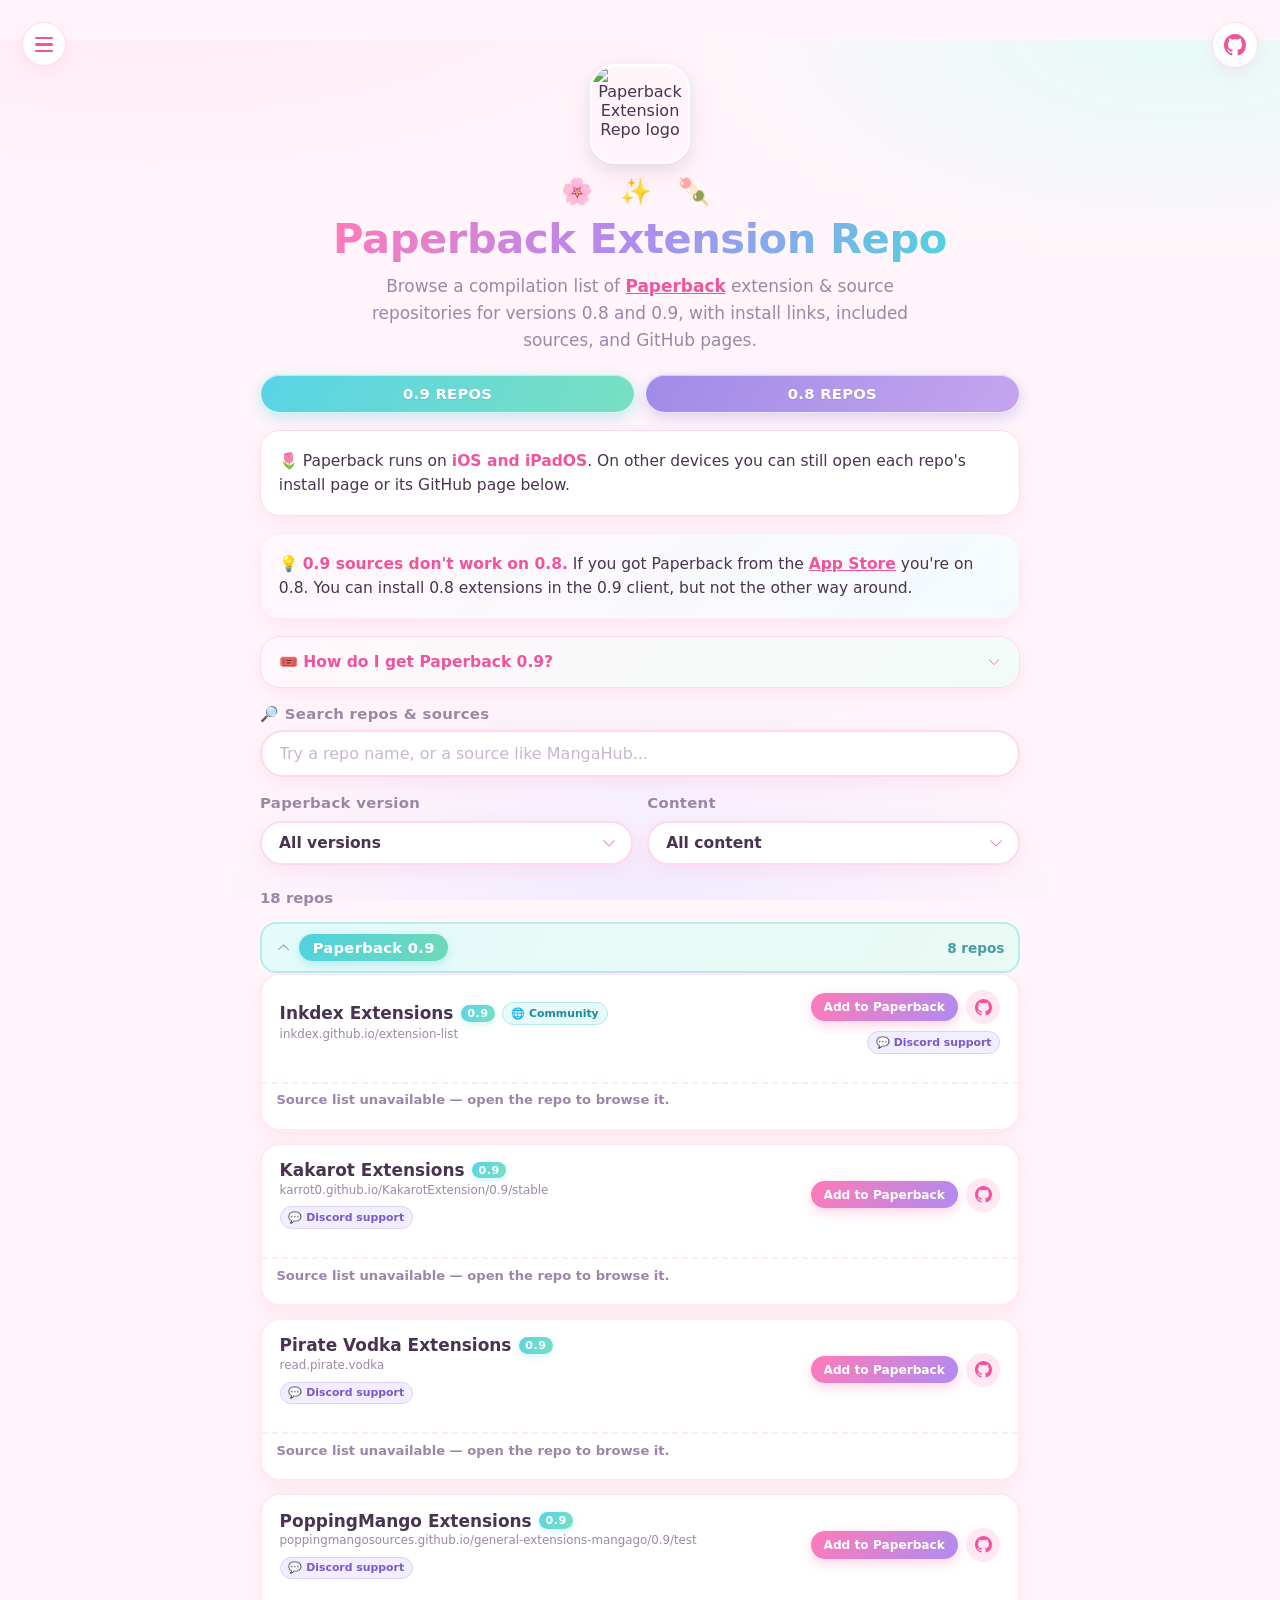
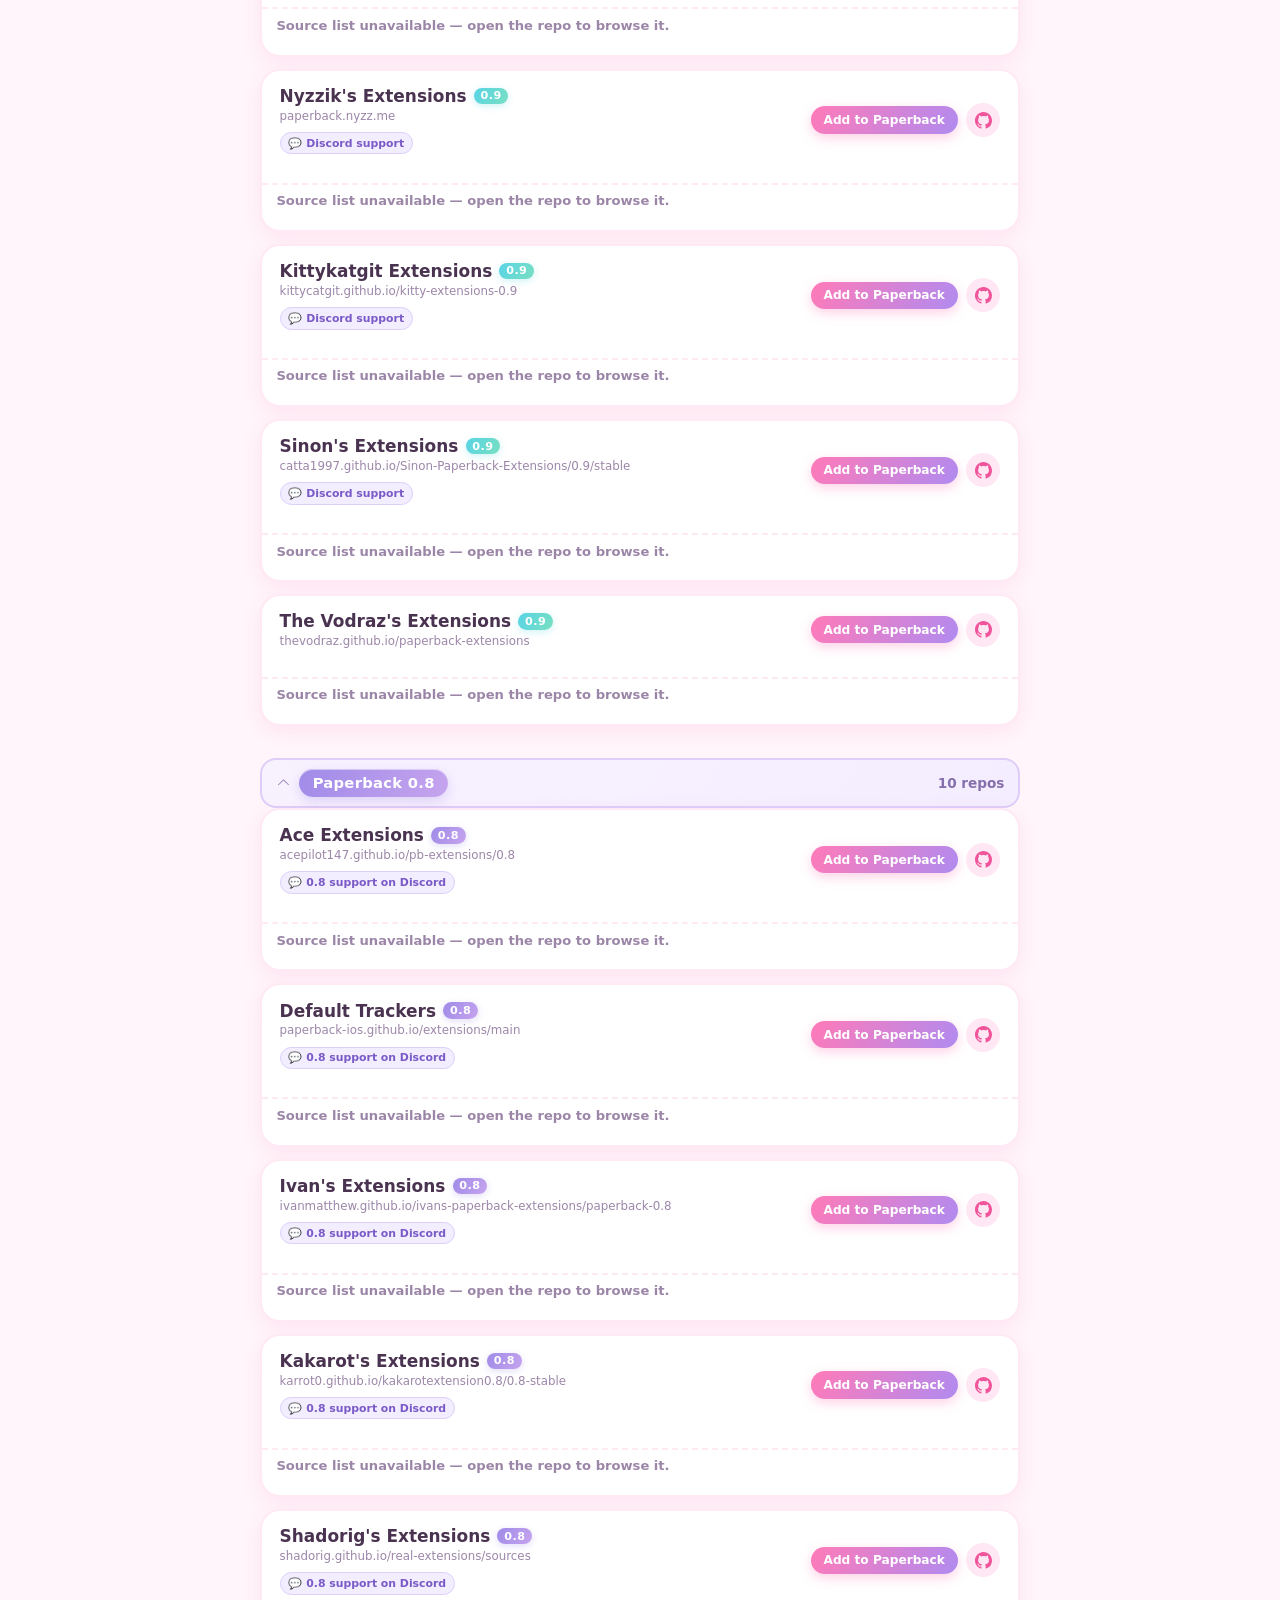
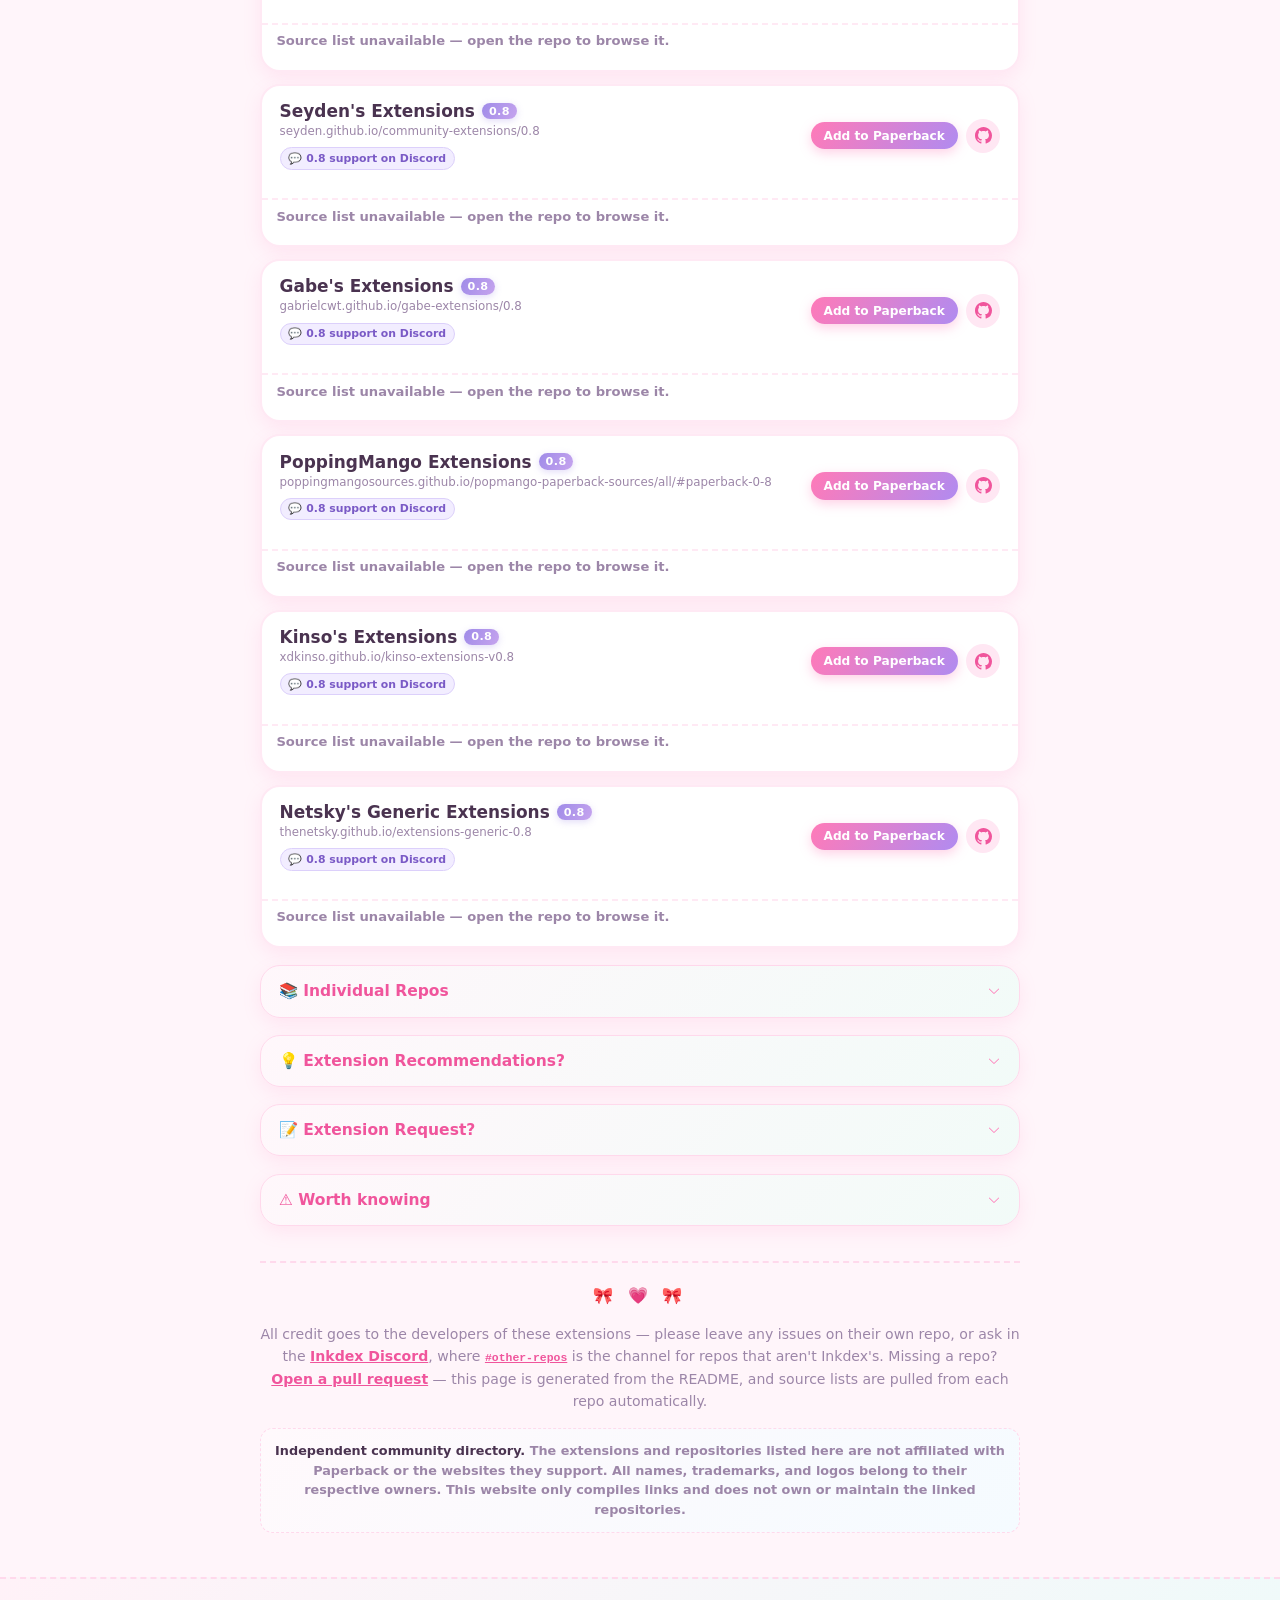
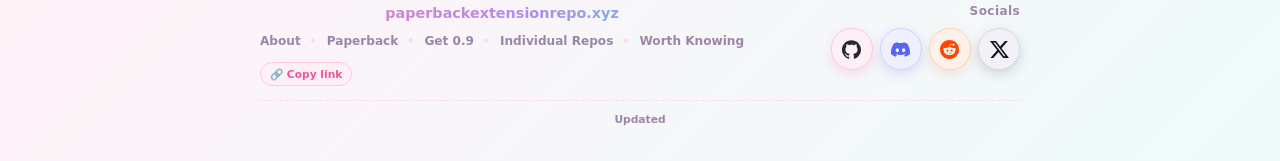
==== commit b244b942: "Strengthen homepage repository SEO" ====
--- a/public/index.html
+++ b/public/index.html
@@ -13,17 +13,17 @@
 		/>
 		<meta
 			name="description"
-			content="Browse community-maintained Paperback extension repositories and sources for versions 0.9 and 0.8, with install links and GitHub pages."
+			content="Browse a compilation list of Paperback extension &amp; source repositories for versions 0.8 and 0.9, with install links, included sources, and GitHub pages."
 		/>
-		<title>Paperback Extension Repo</title>
+		<title>Paperback Extension Repo &amp; Sources</title>
 		<link
 			rel="canonical"
 			href="https://paperbackextensionrepo.xyz/"
 		/>
-		<meta property="og:title" content="Paperback Extension Repo" />
+		<meta property="og:title" content="Paperback Extension Repo &amp; Sources" />
 		<meta
 			property="og:description"
-			content="Browse community-maintained Paperback extension repositories and sources for versions 0.9 and 0.8, with install links and GitHub pages."
+			content="Browse a compilation list of Paperback extension &amp; source repositories for versions 0.8 and 0.9, with install links, included sources, and GitHub pages."
 		/>
 		<meta
 			property="og:url"
@@ -34,8 +34,9 @@
 			property="og:image"
 			content="https://cdn.jsdelivr.net/gh/PaperbackExtensionRepo/Paperback-Extension-Repo-Compilation-List@main/media/banner.svg"
 		/>
-		<link rel="icon" href="/favicon.ico" sizes="32x32" />
-		<link rel="icon" href="favicon.svg" type="image/svg+xml" />
+		<link rel="icon" href="/favicon.svg" type="image/svg+xml" />
+		<link rel="icon" href="/favicon.ico" sizes="any" />
+		<link rel="shortcut icon" href="/favicon.ico" />
 		<link rel="apple-touch-icon" href="/apple-touch-icon.png" />
 		<link rel="preload" href="/fonts/quicksand-latin.woff2" as="font" type="font/woff2" crossorigin />
 		<link rel="stylesheet" href="styles.css?v=ba04880c5b" />
@@ -47,23 +48,17 @@
 						"@type": "WebSite",
 						"@id": "https://paperbackextensionrepo.xyz/#website",
 						"url": "https://paperbackextensionrepo.xyz/",
-						"name": "Paperback Extension Repo",
-						"description": "A directory of community-maintained extension repositories for the Paperback reading app, covering Paperback 0.9 and 0.8.",
+						"name": "Paperback Extension Repo & Sources",
+						"description": "Browse a compilation list of Paperback extension & source repositories for versions 0.8 and 0.9, with install links, included sources, and GitHub pages.",
 						"inLanguage": "en"
 					},
 					{
 						"@type": "CollectionPage",
 						"@id": "https://paperbackextensionrepo.xyz/#directory",
 						"url": "https://paperbackextensionrepo.xyz/",
-						"name": "Paperback Extension Repo",
-						"isPartOf": { "@id": "https://paperbackextensionrepo.xyz/#website" },
-						"about": {
-							"@type": "SoftwareApplication",
-							"name": "Paperback",
-							"applicationCategory": "BookApplication",
-							"operatingSystem": "iOS, iPadOS",
-							"url": "https://paperback.moe"
-						}
+						"name": "Paperback Extension Repo & Sources",
+						"description": "Browse a compilation list of Paperback extension & source repositories for versions 0.8 and 0.9, with install links, included sources, and GitHub pages.",
+						"isPartOf": { "@id": "https://paperbackextensionrepo.xyz/#website" }
 					}
 				]
 			}
@@ -95,7 +90,15 @@
 				<p class="drawer-heading">Sections</p>
 				<a class="drawer-item" href="#version-0-9"><span class="drawer-icon" aria-hidden="true">💠</span>Paperback 0.9 Repos</a>
 				<a class="drawer-item" href="#version-0-8"><span class="drawer-icon" aria-hidden="true">🔮</span>Paperback 0.8 Repos</a>
-				<a class="drawer-item" href="#individual-repos"><span class="drawer-icon" aria-hidden="true">📚</span>Individual Repos</a>
+				<!-- drawer-repo-links:start -->
+				<details class="drawer-repos">
+					<summary class="drawer-repos-summary">
+						<span class="drawer-icon" aria-hidden="true">📚</span>
+						<span>Individual Repos</span>
+						<span class="drawer-repos-chevron" aria-hidden="true">⌄</span>
+					</summary>
+				</details>
+				<!-- drawer-repo-links:end -->
 				<p class="drawer-heading">Socials</p>
 				<a class="drawer-item" href="https://github.com/PaperbackExtensionRepo/Paperback-Extension-Repo-Compilation-List" target="_blank" rel="noopener"><span class="drawer-icon brand-gh"><svg viewBox="0 0 24 24" aria-hidden="true"><path d="M12 .297c-6.63 0-12 5.373-12 12 0 5.303 3.438 9.8 8.205 11.385.6.113.82-.258.82-.577 0-.285-.01-1.04-.015-2.04-3.338.724-4.042-1.61-4.042-1.61C4.422 18.07 3.633 17.7 3.633 17.7c-1.087-.744.084-.729.084-.729 1.205.084 1.838 1.236 1.838 1.236 1.07 1.835 2.809 1.305 3.495.998.108-.776.417-1.305.76-1.605-2.665-.3-5.466-1.332-5.466-5.93 0-1.31.465-2.38 1.235-3.22-.135-.303-.54-1.523.105-3.176 0 0 1.005-.322 3.3 1.23.96-.267 1.98-.399 3-.405 1.02.006 2.04.138 3 .405 2.28-1.552 3.285-1.23 3.285-1.23.645 1.653.24 2.873.12 3.176.765.84 1.23 1.91 1.23 3.22 0 4.61-2.805 5.625-5.475 5.92.42.36.81 1.096.81 2.22 0 1.606-.015 2.896-.015 3.286 0 .315.21.69.825.57C20.565 22.092 24 17.592 24 12.297c0-6.627-5.373-12-12-12"/></svg></span>GitHub</a>
 				<a class="drawer-item" href="https://discord.paperback.moe/" target="_blank" rel="noopener"><span class="drawer-icon brand-dc"><svg viewBox="0 0 24 24" aria-hidden="true"><path d="M20.317 4.3698a19.7913 19.7913 0 00-4.8851-1.5152.0741.0741 0 00-.0785.0371c-.211.3753-.4447.8648-.6083 1.2495-1.8447-.2762-3.68-.2762-5.4868 0-.1636-.3933-.4058-.8742-.6177-1.2495a.077.077 0 00-.0785-.037 19.7363 19.7363 0 00-4.8852 1.515.0699.0699 0 00-.0321.0277C.5334 9.0458-.319 13.5799.0992 18.0578a.0824.0824 0 00.0312.0561c2.0528 1.5076 4.0413 2.4228 5.9929 3.0294a.0777.0777 0 00.0842-.0276c.4616-.6304.8731-1.2952 1.226-1.9942a.076.076 0 00-.0416-.1057c-.6528-.2476-1.2743-.5495-1.8722-.8923a.077.077 0 01-.0076-.1277c.1258-.0943.2517-.1923.3718-.2914a.0743.0743 0 01.0776-.0105c3.9278 1.7933 8.18 1.7933 12.0614 0a.0739.0739 0 01.0785.0095c.1202.099.246.1981.3728.2924a.077.077 0 01-.0066.1276 12.2986 12.2986 0 01-1.873.8914.0766.0766 0 00-.0407.1067c.3604.6987.7719 1.3636 1.225 1.9932a.076.076 0 00.0842.0286c1.961-.6067 3.9495-1.5219 6.0023-3.0294a.077.077 0 00.0313-.0552c.5004-5.177-.8382-9.6739-3.5485-13.6604a.061.061 0 00-.0312-.0286zM8.02 15.3312c-1.1825 0-2.1569-1.0857-2.1569-2.419 0-1.3332.9555-2.4189 2.157-2.4189 1.2108 0 2.1757 1.0952 2.1568 2.419 0 1.3332-.9555 2.4189-2.1569 2.4189zm7.9748 0c-1.1825 0-2.1569-1.0857-2.1569-2.419 0-1.3332.9554-2.4189 2.1569-2.4189 1.2108 0 2.1757 1.0952 2.1568 2.419 0 1.3332-.946 2.4189-2.1568 2.4189Z"/></svg></span>Discord</a>
@@ -127,12 +130,7 @@
 			<span class="header-sparkle" aria-hidden="true">🌸 ✨ 🍡</span>
 			<h1><span class="main-heading">Paperback Extension Repo</span></h1>
 			<p class="main-description">
-				Find community-maintained extension repositories and sources for
-				<a href="https://paperback.moe" target="_blank" rel="noopener"
-					>Paperback</a
-				>
-				0.8 &amp; 0.9 in one cosy directory. Browse included sources, compare
-				repositories, and open any repo's installation link in a tap.
+				Browse a compilation list of <a href="https://paperback.moe" target="_blank" rel="noopener">Paperback</a> extension &amp; source repositories for versions 0.8 and 0.9, with install links, included sources, and GitHub pages.
 			</p>
 		</header>
 		<main>
@@ -456,7 +454,7 @@
 							fill="currentColor"
 							d="M831.872 340.864 512 652.672 192.128 340.864a30.592 30.592 0 0 0-42.752 0 29.12 29.12 0 0 0 0 41.6L489.664 714.24a32 32 0 0 0 44.672 0l340.288-331.712a29.12 29.12 0 0 0 0-41.728 30.592 30.592 0 0 0-42.752 0z"
 						></path>
-					</svg>
+				</svg>
 				</summary>
 				<div class="how-body">
 					<p>
--- a/public/styles.css
+++ b/public/styles.css
@@ -1854,6 +1854,92 @@
 	color: var(--pink-deep);
 }
 
+.drawer-repos {
+	margin: 0.05em 0;
+}
+
+.drawer-repos > summary {
+	list-style: none;
+	cursor: pointer;
+	display: flex;
+	align-items: center;
+	gap: 0.6em;
+	padding: 0.6em 0.65em;
+	border-radius: 12px;
+	color: var(--fg);
+	font-size: 0.88em;
+	font-weight: 700;
+	user-select: none;
+	transition:
+		background 0.16s ease,
+		transform 0.16s ease;
+}
+
+.drawer-repos > summary::-webkit-details-marker {
+	display: none;
+}
+
+.drawer-repos > summary:hover,
+.drawer-repos > summary:focus-visible {
+	background: #ffeaf5;
+	transform: translateX(2px);
+}
+
+.drawer-repos-chevron {
+	margin-left: auto;
+	color: var(--pink-deep);
+	font-size: 1.05em;
+	line-height: 1;
+	transition: transform 0.2s ease;
+}
+
+.drawer-repos[open] .drawer-repos-chevron {
+	transform: rotate(180deg);
+}
+
+.drawer-repo-list {
+	margin: 0.1em 0.3em 0.45em 1.05em;
+	padding: 0.15em 0 0.2em 0.55em;
+	border-left: 2px dashed var(--border);
+}
+
+.drawer-repo-group + .drawer-repo-group {
+	margin-top: 0.4em;
+}
+
+.drawer-repo-heading {
+	margin: 0.2em 0 0.12em;
+	padding: 0 0.55em;
+	color: var(--gray);
+	font-size: 0.66em;
+	font-weight: 800;
+	letter-spacing: 0.05em;
+	text-transform: uppercase;
+}
+
+.drawer-repo-item {
+	gap: 0.5em;
+	padding: 0.42em 0.55em;
+	font-size: 0.77em;
+	line-height: 1.25;
+}
+
+.drawer-repo-dot {
+	width: 8px;
+	height: 8px;
+	border-radius: 50%;
+	flex: 0 0 auto;
+	box-shadow: 0 1px 4px rgba(105, 83, 145, 0.24);
+}
+
+.repo-dot-09 {
+	background: linear-gradient(135deg, #59d4e6, #78dfc1);
+}
+
+.repo-dot-08 {
+	background: linear-gradient(135deg, #9f8be8, #c6a4ee);
+}
+
 .drawer-icon {
 	font-size: 1.02em;
 	line-height: 1;
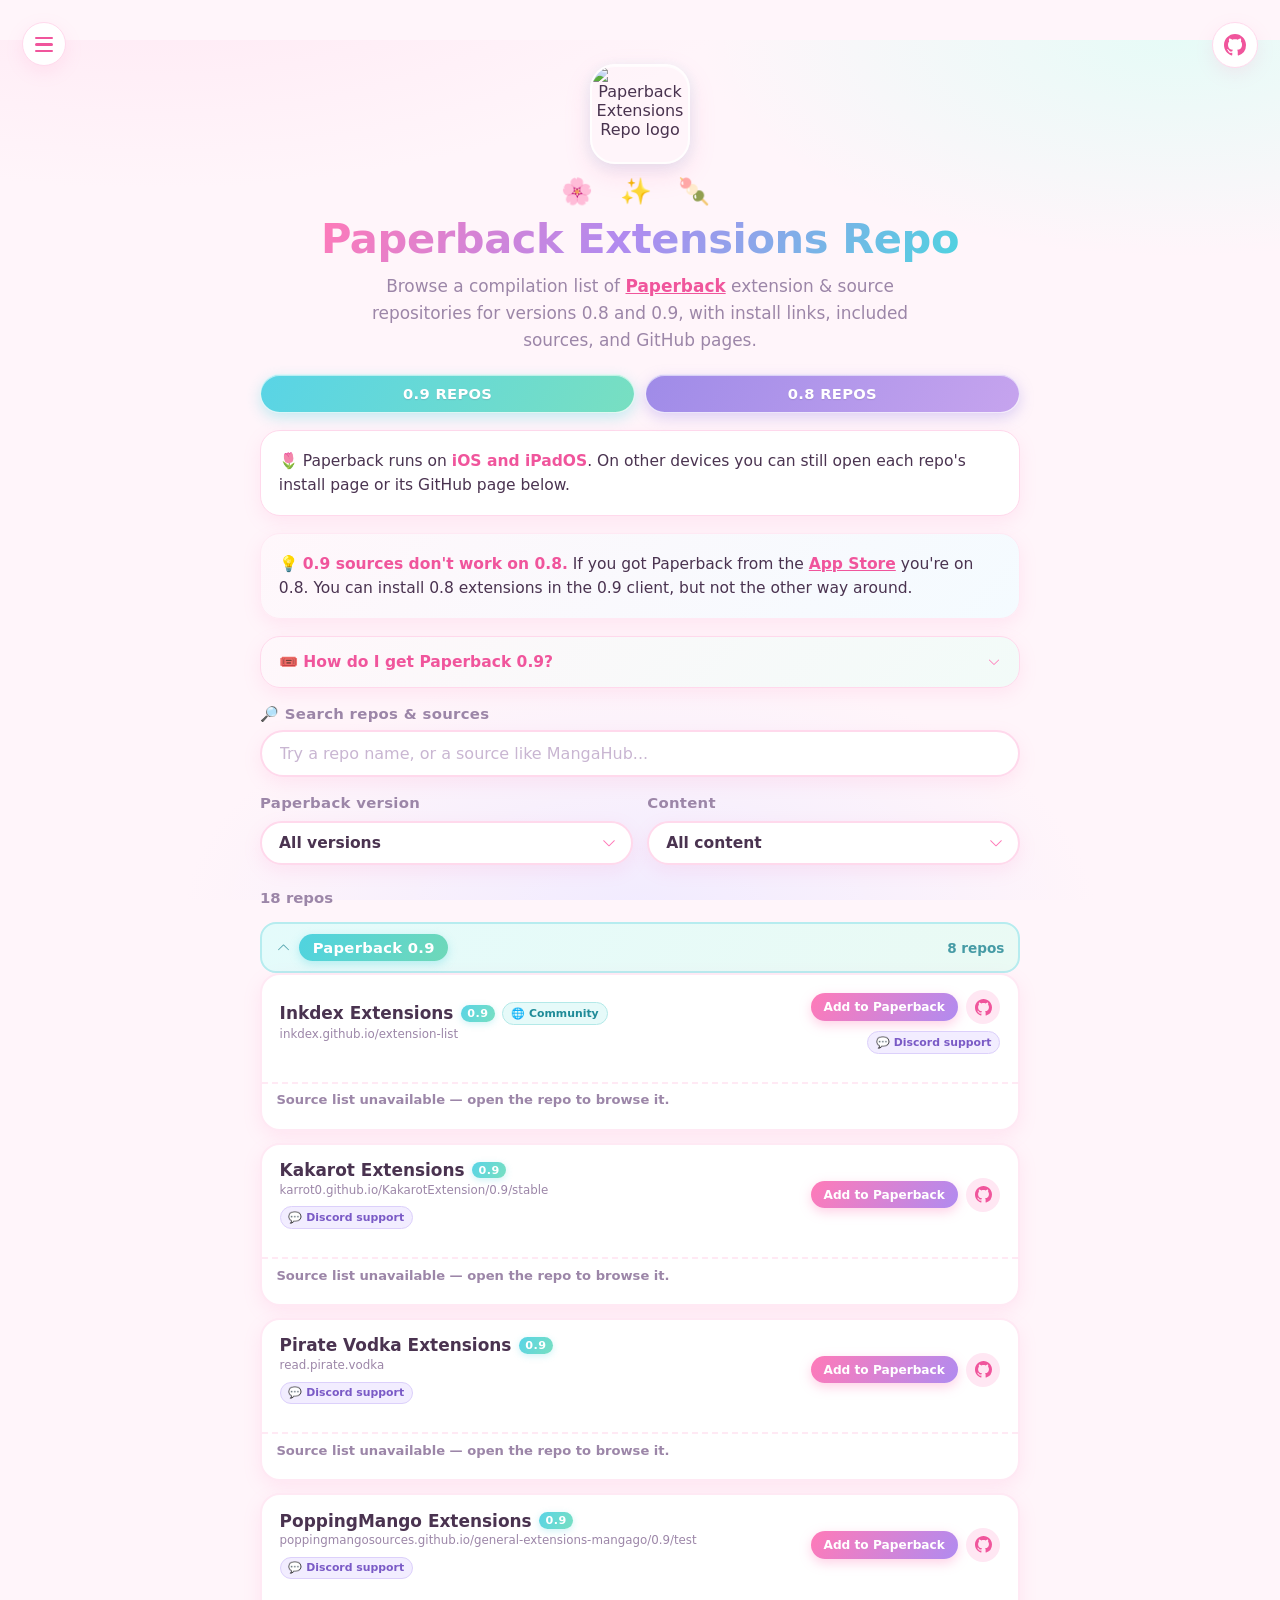
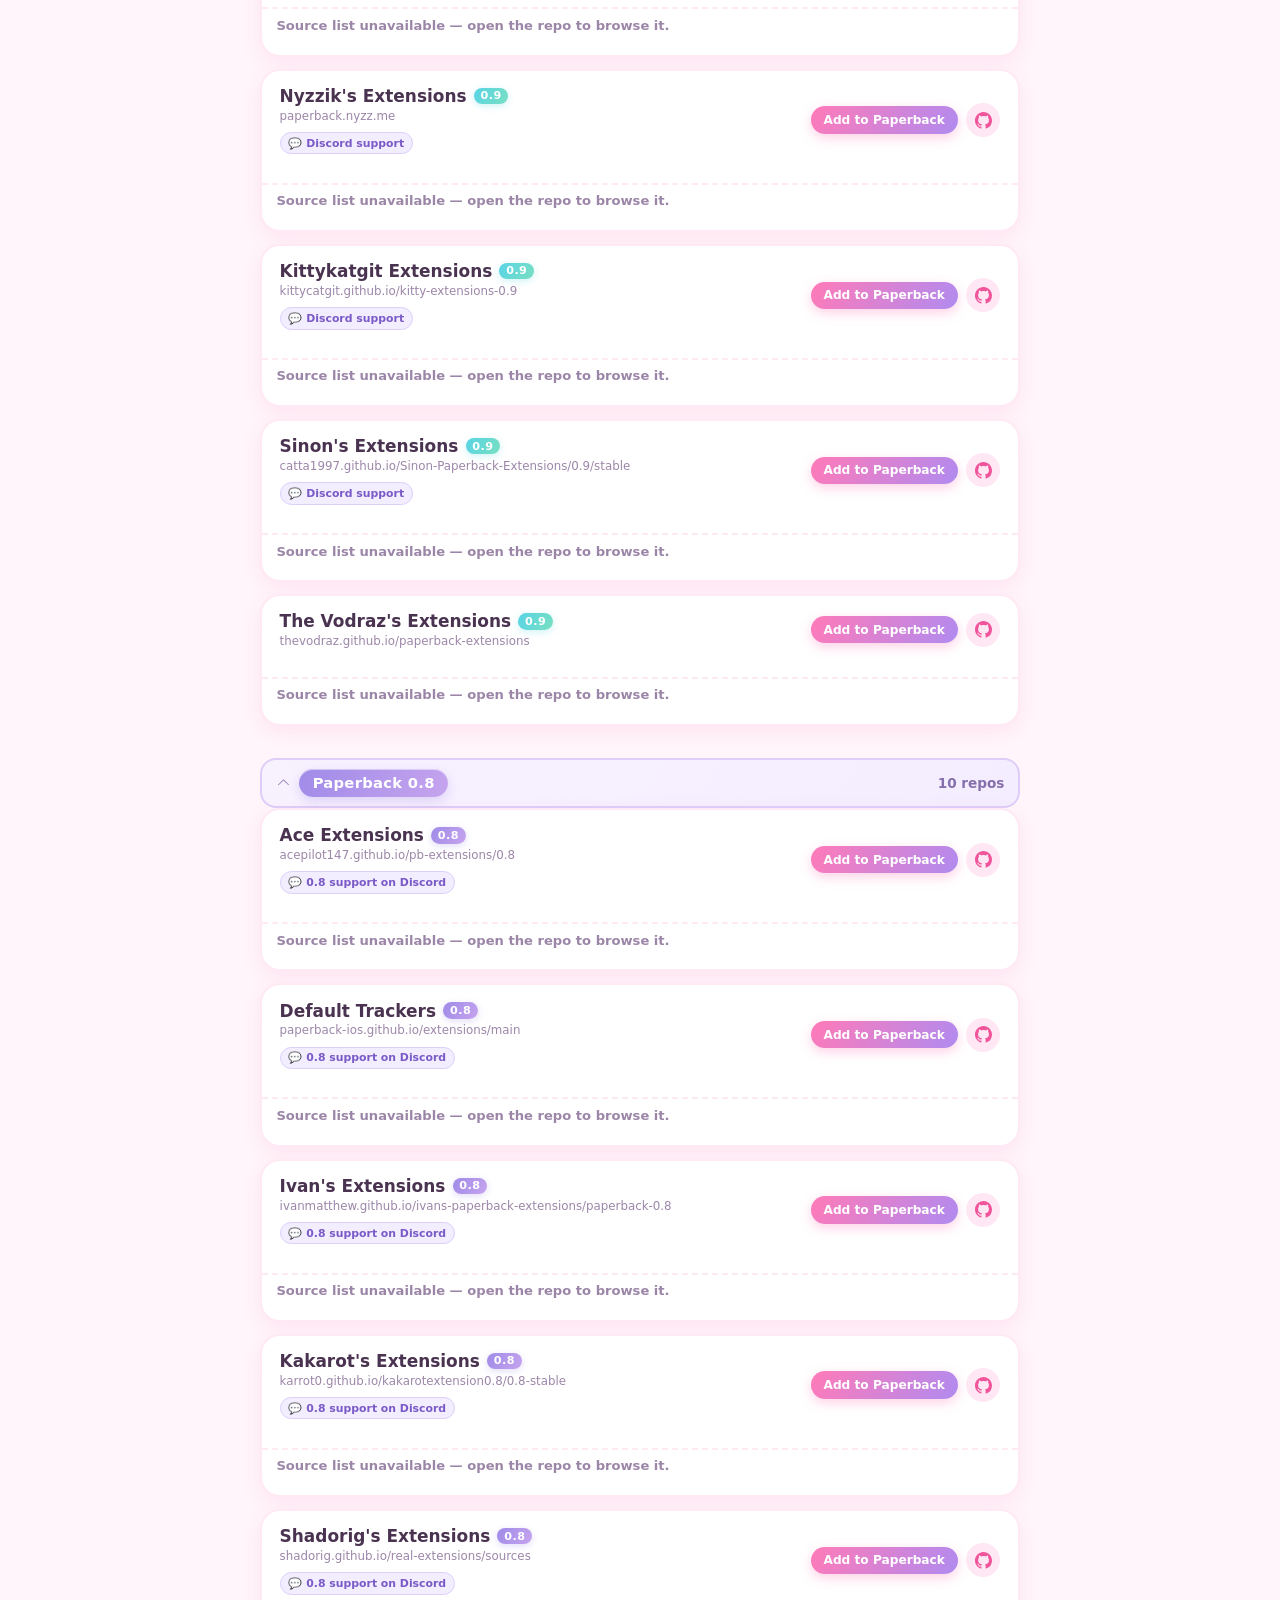
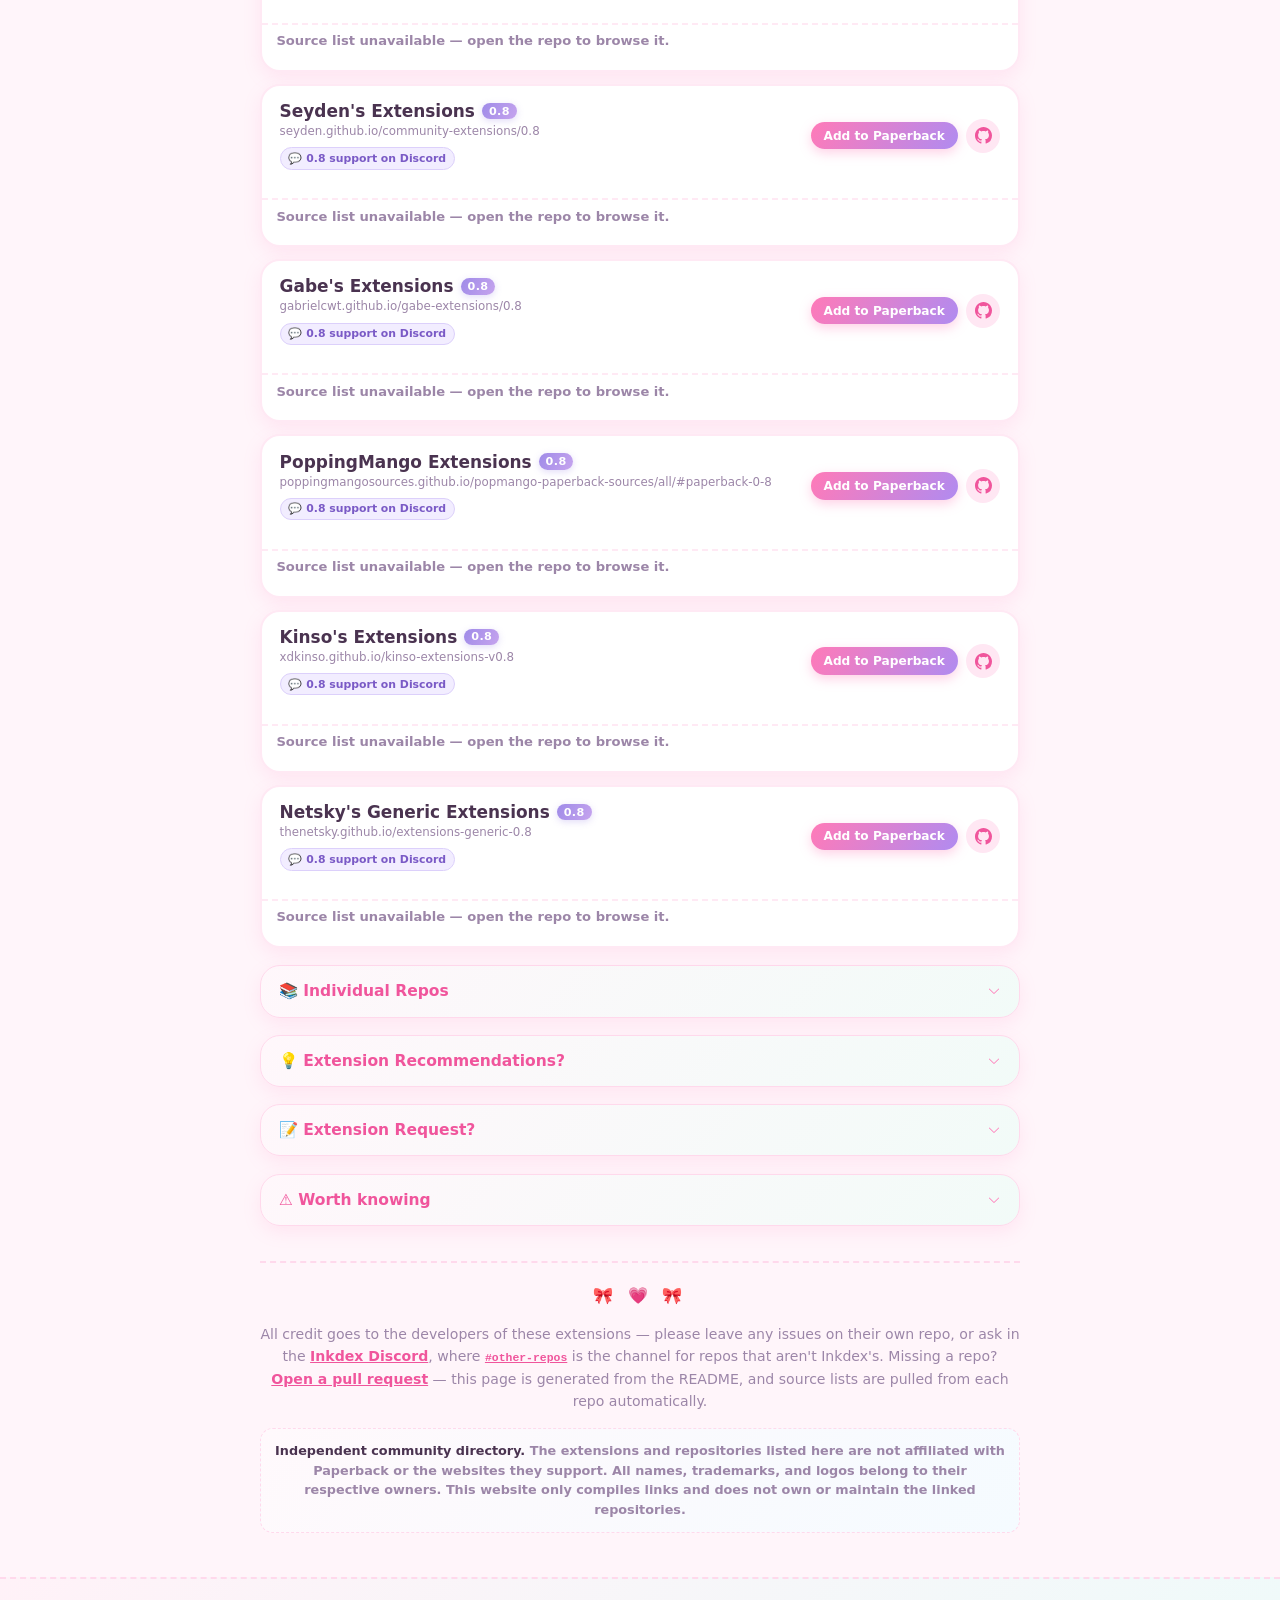
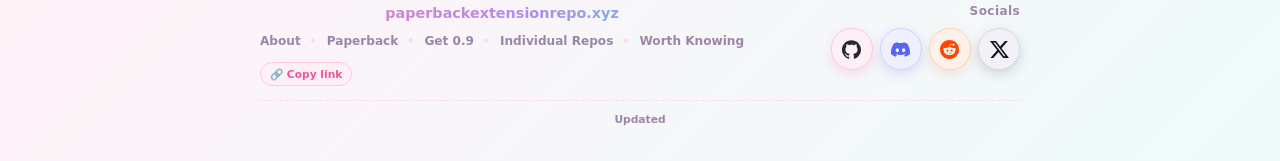
==== commit fe514e88: "Update index.html" ====
--- a/public/index.html
+++ b/public/index.html
@@ -15,12 +15,12 @@
 			name="description"
 			content="Browse a compilation list of Paperback extension &amp; source repositories for versions 0.8 and 0.9, with install links, included sources, and GitHub pages."
 		/>
-		<title>Paperback Extension Repo &amp; Sources</title>
+		<title>Paperback Extensions Repo &amp; Sources</title>
 		<link
 			rel="canonical"
 			href="https://paperbackextensionrepo.xyz/"
 		/>
-		<meta property="og:title" content="Paperback Extension Repo &amp; Sources" />
+		<meta property="og:title" content="Paperback Extensions Repo &amp; Sources" />
 		<meta
 			property="og:description"
 			content="Browse a compilation list of Paperback extension &amp; source repositories for versions 0.8 and 0.9, with install links, included sources, and GitHub pages."
@@ -48,7 +48,7 @@
 						"@type": "WebSite",
 						"@id": "https://paperbackextensionrepo.xyz/#website",
 						"url": "https://paperbackextensionrepo.xyz/",
-						"name": "Paperback Extension Repo & Sources",
+						"name": "Paperback Extensions Repo & Sources",
 						"description": "Browse a compilation list of Paperback extension & source repositories for versions 0.8 and 0.9, with install links, included sources, and GitHub pages.",
 						"inLanguage": "en"
 					},
@@ -56,7 +56,7 @@
 						"@type": "CollectionPage",
 						"@id": "https://paperbackextensionrepo.xyz/#directory",
 						"url": "https://paperbackextensionrepo.xyz/",
-						"name": "Paperback Extension Repo & Sources",
+						"name": "Paperback Extensions Repo & Sources",
 						"description": "Browse a compilation list of Paperback extension & source repositories for versions 0.8 and 0.9, with install links, included sources, and GitHub pages.",
 						"isPartOf": { "@id": "https://paperbackextensionrepo.xyz/#website" }
 					}
@@ -77,7 +77,7 @@
 		<div class="drawer-veil" hidden></div>
 		<aside id="site-drawer" class="drawer" hidden aria-label="Site menu">
 			<div class="drawer-head">
-				<span class="drawer-title">Paperback Extension Repo</span>
+				<span class="drawer-title">Paperback Extensions Repo</span>
 				<button type="button" class="drawer-close" aria-label="Close menu">✕</button>
 			</div>
 			<nav class="drawer-nav">
@@ -126,9 +126,9 @@
 			</svg>
 		</a>
 		<header id="top">
-			<img class="site-logo" src="/favicon.svg" alt="Paperback Extension Repo logo" width="96" height="96" />
+			<img class="site-logo" src="/favicon.svg" alt="Paperback Extensions Repo logo" width="96" height="96" />
 			<span class="header-sparkle" aria-hidden="true">🌸 ✨ 🍡</span>
-			<h1><span class="main-heading">Paperback Extension Repo</span></h1>
+			<h1><span class="main-heading">Paperback Extensions Repo</span></h1>
 			<p class="main-description">
 				Browse a compilation list of <a href="https://paperback.moe" target="_blank" rel="noopener">Paperback</a> extension &amp; source repositories for versions 0.8 and 0.9, with install links, included sources, and GitHub pages.
 			</p>
@@ -524,7 +524,7 @@
 		<footer
 			class="site-bar"
 			data-page-url="https://paperbackextensionrepo.xyz/"
-			data-page-title="Paperback Extension Repo"
+			data-page-title="Paperback Extensions Repo"
 		>
 			<div class="site-bar-inner">
 				<div class="bar-brand">
